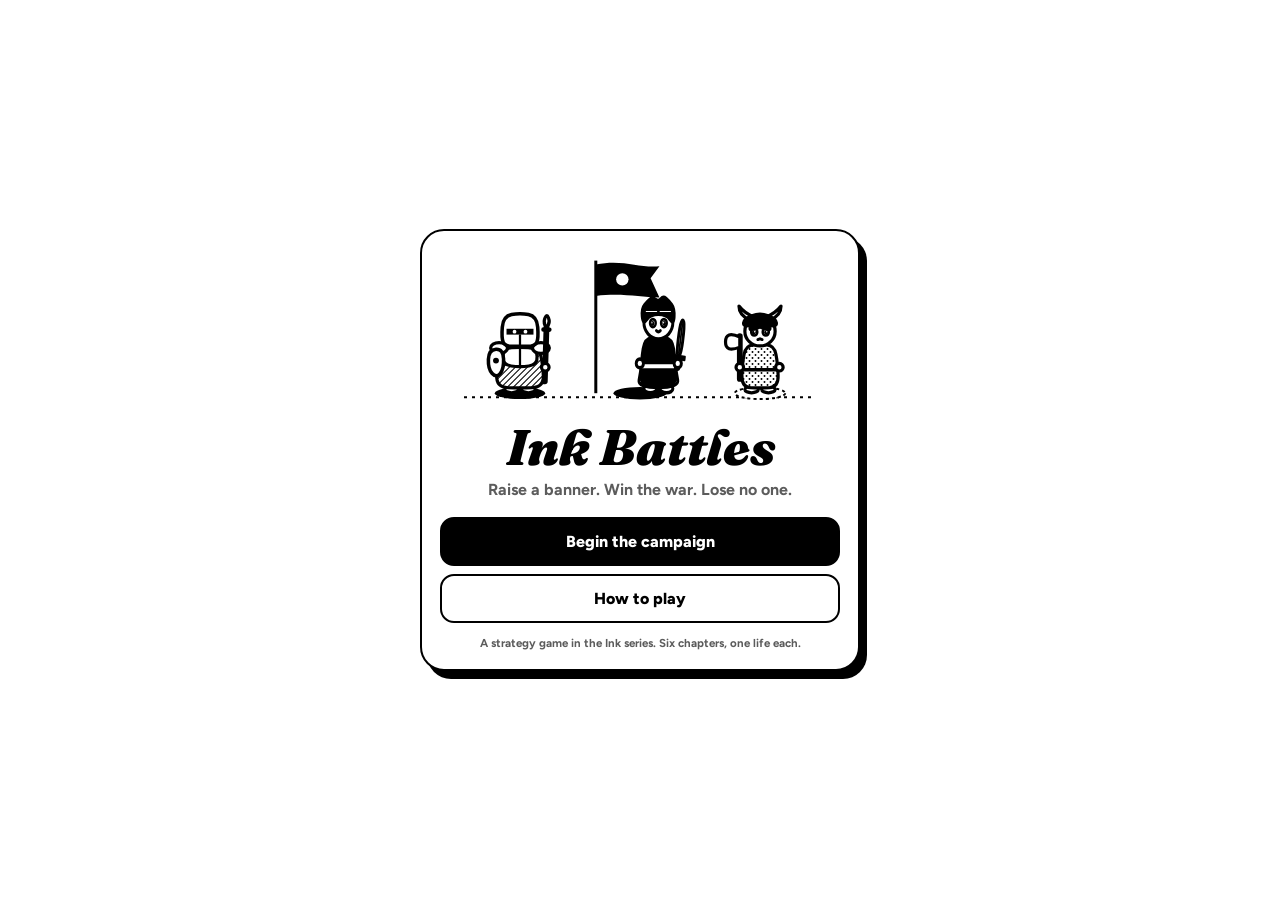
==== index.html @ 1b1c1ca9 "Add Ink Battles, a strategy RPG in the Ink style Six chapters with a weapon triangle, permadeath, le" ====
<!doctype html>
<html lang="en">
<head>
<meta charset="utf-8">
<meta name="viewport" content="width=device-width, initial-scale=1, viewport-fit=cover, user-scalable=no">
<title>Ink Battles</title>
<meta name="description" content="Raise a banner. Win the war. Lose no one.">
<meta name="theme-color" content="#ffffff">
<meta name="apple-mobile-web-app-capable" content="yes">
<meta name="mobile-web-app-capable" content="yes">
<meta name="apple-mobile-web-app-title" content="Ink Battles">
<link rel="preconnect" href="https://fonts.googleapis.com">
<link rel="preconnect" href="https://fonts.gstatic.com" crossorigin>
<link href="https://fonts.googleapis.com/css2?family=Fraunces:ital,opsz,wght@0,9..144,500;0,9..144,800;0,9..144,900;1,9..144,500;1,9..144,900&family=Figtree:wght@500;600;700;800&display=swap" rel="stylesheet">
<style>
/* Ink Battles styles. Paper-and-ink look shared with Ink Legion and Ink of Arms: white paper, black ink, no other colors.
   Layout: the map fills the screen edge to edge, a header on top, a dock of unit details and actions under it. */
:root{
  --paper:#ffffff; --ink:#000000; --soft:#5c5c5c;
  --display:"Fraunces", Georgia, "Times New Roman", serif;
  --ui:"Figtree", system-ui, -apple-system, "Segoe UI", sans-serif;
  --spring:cubic-bezier(.34,1.56,.64,1); --settle:cubic-bezier(.3,.7,.3,1);
  --dockH:170px;
  color-scheme:light; box-sizing:border-box;
  padding-top:env(safe-area-inset-top,0px); padding-bottom:env(safe-area-inset-bottom,0px);
}
html{scroll-padding-top:env(safe-area-inset-top,0px)}
@media (prefers-color-scheme: dark){ :root:not([data-theme="light"]){ --paper:#ffffff; --ink:#000000; --soft:#5c5c5c; color-scheme:light; } }
:root[data-theme="dark"]{ --paper:#ffffff; --ink:#000000; --soft:#5c5c5c; color-scheme:light; }
*,*::before,*::after{box-sizing:inherit}
html,body{height:100%;margin:0;background:var(--paper);color:var(--ink);overflow:hidden;overscroll-behavior:none;
  -webkit-user-select:none;user-select:none;-webkit-touch-callout:none;-webkit-tap-highlight-color:transparent;font-family:var(--ui)}
#c{position:fixed;inset:0;width:100%;height:100%;display:block;touch-action:none}
canvas{display:block}
[hidden]{display:none !important}

/* ---------- HUD ---------- */
#top{position:fixed;top:0;left:0;right:0;z-index:5;pointer-events:none;
  padding:calc(env(safe-area-inset-top,0px) + 8px) 14px 6px;background:var(--paper);
  display:grid;grid-template-columns:1fr auto;align-items:start;gap:4px 8px}
.hn{font-family:var(--display);font-weight:800;font-size:21px;line-height:1;letter-spacing:-.01em;white-space:nowrap;overflow:hidden;text-overflow:ellipsis}
.sub{font-size:12px;font-weight:700;color:var(--soft);margin-top:2px;line-height:1.2}
.pts{text-align:right;min-width:60px;margin-right:44px}
.pv{font-family:var(--display);font-weight:800;font-size:22px;line-height:1;font-variant-numeric:tabular-nums}
#pause{position:fixed;right:10px;top:calc(env(safe-area-inset-top,0px) + 7px);z-index:8;width:36px;height:36px;border-radius:50%;
  border:2.5px solid var(--ink);background:var(--paper);color:var(--ink);box-shadow:3px 4px 0 var(--ink);display:grid;place-items:center;cursor:pointer;padding:0;
  transition:transform .28s var(--spring)}
#pause svg{width:20px;height:20px}
#pause:active{transform:scale(1.12,.86)}
#pause:focus-visible{outline:3px solid var(--ink);outline-offset:4px}

#callout{position:fixed;left:0;right:0;top:36%;z-index:6;text-align:center;pointer-events:none;opacity:0}
#callout b{display:block;font-family:var(--display);font-style:italic;font-weight:900;font-size:clamp(48px,15vw,84px);line-height:1;
  text-shadow:3px 4px 0 #fff, -2px -2px 0 #fff, 2px -2px 0 #fff, -2px 2px 0 #fff}
#callout span{display:inline-block;margin-top:8px;font-size:15px;font-weight:800;background:var(--paper);border:2px solid var(--ink);border-radius:999px;padding:5px 14px}
#callout span:empty{display:none}
#callout.go{animation:call 1.15s linear forwards}
@keyframes call{
  0%{opacity:0;transform:scale(.2,.2)}
  12%{opacity:1;transform:scale(1.28,.78)}
  22%{transform:scale(.88,1.16)}
  32%{transform:scale(1.05,.96)}
  40%{transform:scale(1)}
  75%{opacity:1;transform:translateY(0) scale(1)}
  82%{transform:translateY(6px) scale(1.1,.9)}
  100%{opacity:0;transform:translateY(-90px) scale(.8,1.3)}}

/* tutorial tip: a timer ring that turns into a close button, as in Ink Nine */
#tip{position:fixed;left:50%;top:calc(env(safe-area-inset-top,0px) + 6px);z-index:7;transform:translateX(calc(-50% - 22px));display:flex;align-items:center;gap:10px;
  width:min(420px,calc(100vw - 68px));background:var(--paper);border:2.5px solid var(--ink);border-radius:16px;box-shadow:4px 5px 0 var(--ink);padding:10px 10px 10px 14px}
#tip.pop{animation:tipIn .45s var(--settle)}
@keyframes tipIn{0%{transform:translateX(calc(-50% - 22px)) translateY(-20px) scale(.8,1.2);opacity:0}60%{transform:translateX(calc(-50% - 22px)) scale(1.04,.96);opacity:1}100%{transform:translateX(calc(-50% - 22px))}}
#tip p{margin:0;flex:1;font-size:13.5px;font-weight:700;line-height:1.3}
#tipx{appearance:none;flex:none;width:34px;height:34px;border:0;background:none;padding:0;cursor:pointer;position:relative;color:var(--ink)}
#tipx svg{width:34px;height:34px;display:block}
#tipx .ring{fill:none;stroke:var(--ink);stroke-width:3;stroke-dasharray:88;stroke-dashoffset:88;transform:rotate(-90deg);transform-origin:50% 50%}
#tipx.run .ring{animation:ring 2.6s linear forwards}
@keyframes ring{to{stroke-dashoffset:0}}
#tipx .x{opacity:0;transition:opacity .2s}
#tipx.done .x{opacity:1}
#tipx.done .ring{stroke-dashoffset:0}
#tipx:focus-visible{outline:3px solid var(--ink);outline-offset:2px;border-radius:50%}

/* ---------- the dock under the map ---------- */
#dock{position:fixed;left:0;right:0;bottom:0;z-index:5;height:calc(var(--dockH) + env(safe-area-inset-bottom,0px));
  padding:9px 12px calc(env(safe-area-inset-bottom,0px) + 10px);background:var(--paper);border-top:2.5px solid var(--ink);display:flex;flex-direction:column;gap:7px}
#dock .inner{width:min(480px,100%);margin:0 auto;display:flex;flex-direction:column;gap:6px;height:100%}
.uc{display:grid;grid-template-columns:46px 1fr auto;gap:10px;align-items:center}
.uc canvas{width:46px;height:46px;border:2px solid var(--ink);border-radius:14px}
.uc.enemy canvas{border-style:dashed}
.un{min-width:0}
.un b{display:block;font-family:var(--display);font-style:italic;font-weight:900;font-size:19px;line-height:1.05;white-space:nowrap;overflow:hidden;text-overflow:ellipsis}
.un small{display:block;font-size:12px;font-weight:700;color:var(--soft);margin:1px 0 5px;white-space:nowrap;overflow:hidden;text-overflow:ellipsis}
.uhp{text-align:right;font-variant-numeric:tabular-nums}
.uhp b{font-family:var(--display);font-weight:900;font-size:24px;line-height:1}
.uhp small{font-size:13px;font-weight:800;color:var(--soft)}
.bar{height:8px;border:1.5px solid var(--ink);border-radius:999px;overflow:hidden}
.bar i{display:block;height:100%;background:var(--ink);transform-origin:0 50%;transition:transform .35s var(--spring)}
.bar.xp{height:6px;border-style:dashed}
.ust{display:flex;gap:5px;flex-wrap:nowrap;overflow-x:auto;scrollbar-width:none}.ust::-webkit-scrollbar{display:none}
.ust span{flex:none;border:1.5px solid var(--ink);border-radius:999px;padding:2px 8px;font-size:11.5px;font-weight:800;font-variant-numeric:tabular-nums}
.ust span.on{background:var(--ink);color:var(--paper)}
.acts{display:grid;grid-template-columns:repeat(auto-fit,minmax(62px,1fr));gap:7px;margin-top:auto}
.acts .btn{padding:10px 4px;font-size:14.5px}
.hintline{font-size:13px;font-weight:700;color:var(--soft);text-align:center;margin:auto 0 0}
/* battle forecast: your numbers left, theirs right */
.fc{display:grid;grid-template-columns:1fr auto 1fr;gap:0 10px;align-items:center;text-align:center}
.fc .nm{font-family:var(--display);font-style:italic;font-weight:900;font-size:17px;line-height:1.05;white-space:nowrap;overflow:hidden;text-overflow:ellipsis}
.fc .lab{font-size:11.5px;font-weight:800;color:var(--soft);min-width:34px}
.fc .v{font-family:var(--display);font-weight:900;font-size:17px;line-height:1.2;font-variant-numeric:tabular-nums}
.fc .v small{font-family:var(--ui);font-size:11.5px;font-weight:800}
.fc .adv{font-family:var(--ui);font-size:10.5px;font-weight:800;border:1.5px solid var(--ink);border-radius:999px;padding:0 6px;display:inline-block;margin-left:4px;vertical-align:2px}
.fc .adv.up{background:var(--ink);color:var(--paper)}
.fc .adv.down{border-style:dashed}
.fc .x2{font-family:var(--ui);font-size:11px;font-weight:800;background:var(--ink);color:var(--paper);border-radius:999px;padding:0 5px;margin-left:3px;vertical-align:2px}

/* ---------- cards ---------- */
#card{position:fixed;inset:0;z-index:8;display:grid;overflow-y:auto;-webkit-overflow-scrolling:touch;background:rgba(255,255,255,.8);padding:calc(env(safe-area-inset-top,0px) + 16px) 16px calc(env(safe-area-inset-bottom,0px) + 16px)}
#card .panel{margin:auto}
#card.home{background:var(--paper)}
.panel{background:var(--paper);border:2.5px solid var(--ink);border-radius:24px;box-shadow:7px 8px 0 var(--ink);
  padding:22px 18px 18px;width:min(440px,100%);text-align:center;animation:cardIn .6s var(--settle)}
.panel.still{animation:none}
@keyframes cardIn{0%{transform:translateY(60vh) scale(.7,1.3)}55%{transform:translateY(-10px) scale(1.06,.94)}75%{transform:translateY(3px) scale(.98,1.02)}100%{transform:none}}
.panel h2{font-family:var(--display);font-weight:900;font-style:italic;font-size:34px;line-height:1.05;margin:0;text-wrap:balance}
.panel h3{font-family:var(--display);font-weight:800;font-size:20px;margin:4px 0 10px;text-align:left}
.panel p{margin:6px 0 16px;font-weight:700;color:var(--soft);line-height:1.4}
.logo{font-size:50px !important;margin-bottom:2px !important}
.kicker{font-size:12px;font-weight:800;letter-spacing:.06em;text-transform:uppercase;margin:0 0 4px}
.big{font-family:var(--display);font-weight:900;font-size:52px;line-height:1;margin:4px 0 2px;font-variant-numeric:tabular-nums}
.btn{appearance:none;border:2.5px solid var(--ink);background:var(--ink);color:var(--paper);border-radius:14px;padding:13px 22px;
  font-family:var(--ui);font-weight:800;font-size:16px;cursor:pointer;width:100%;transition:transform .2s var(--spring)}
.btn:active{transform:scale(1.04,.9)}
.btn.ghost{background:var(--paper);color:var(--ink)}
.panel .btn + .btn{margin-top:8px}
.btn:disabled{background:var(--paper);color:var(--soft);border-style:dashed;cursor:default}
.btn:focus-visible{outline:3px solid var(--ink);outline-offset:3px}
.how{text-align:left;font-size:13px;font-weight:600;border:1.5px dashed var(--ink);border-radius:12px;padding:10px 12px;margin:0 0 14px;line-height:1.45}
.how p{margin:0 0 6px !important;color:var(--ink) !important;font-weight:600 !important}
.how p:last-child{margin:0 !important}
.quote{text-align:left;font-family:var(--display);font-style:italic;font-weight:500;font-size:17px;line-height:1.4;margin:10px 0 14px;padding-left:14px;border-left:3px solid var(--ink)}
.quote small{display:block;font-family:var(--ui);font-style:normal;font-size:12px;font-weight:800;color:var(--soft);margin-top:6px}
.hero{width:100%;height:170px;margin:-6px 0 4px}
.ver{font-size:11.5px !important;font-weight:700 !important;color:var(--soft) !important;margin:12px 0 0 !important}
.two{display:grid;grid-template-columns:1fr 1fr;gap:8px}
.panel .two .btn + .btn,.two .btn{margin-top:0}
.two + .btn,.btn + .two{margin-top:8px}

/* dialogue */
.talk{display:grid;grid-template-columns:84px 1fr;gap:14px;align-items:start;text-align:left;min-height:120px}
.talk canvas{width:84px;height:84px;border:2.5px solid var(--ink);border-radius:18px}
.talk b{display:block;font-family:var(--display);font-style:italic;font-weight:900;font-size:22px;line-height:1;margin:2px 0 6px}
.talk q{display:block;quotes:none;font-family:var(--display);font-weight:500;font-size:18px;line-height:1.38;animation:lineIn .35s var(--settle)}
@keyframes lineIn{0%{opacity:0;transform:translateY(8px)}100%{opacity:1;transform:none}}
.talk.them canvas{border-style:dashed}
.dots{display:flex;gap:5px;justify-content:center;margin:14px 0 12px}
.dots i{width:8px;height:8px;border:1.5px solid var(--ink);border-radius:50%}
.dots i.on{background:var(--ink)}

/* chapter pips and roster lists */
.prog{display:flex;gap:6px;justify-content:center;margin:0 0 12px}
.prog i{width:12px;height:12px;border:2px solid var(--ink);border-radius:50%}
.prog i.done{background:var(--ink)}
.prog i.now{background:var(--ink);transform:scale(1.35)}
.gl{display:grid;gap:8px;margin-bottom:12px;text-align:left}
.srow{appearance:none;width:100%;font-family:var(--ui);color:var(--ink);background:var(--paper);text-align:left;display:grid;grid-template-columns:auto 1fr auto;gap:10px;align-items:center;border:2px solid var(--ink);border-radius:14px;padding:8px 10px;animation:rowIn .45s var(--settle) both;cursor:pointer}
.srow:focus-visible{outline:3px solid var(--ink);outline-offset:2px}
.srow canvas{width:44px;height:44px;border:2px solid var(--ink);border-radius:12px}
.srow.gone{border-style:dashed;cursor:default}
.srow.gone canvas{opacity:.35;border-style:dashed}
@keyframes rowIn{0%{opacity:0;transform:translateX(-18px)}70%{opacity:1;transform:translateX(3px)}100%{opacity:1;transform:none}}
.sinfo{min-width:0}
.sinfo b{display:block;font-family:var(--display);font-style:italic;font-weight:900;font-size:18px;line-height:1.1}
.sinfo small{display:block;font-size:12px;font-weight:700;color:var(--soft);line-height:1.3;margin-top:2px}
.tagx{font-family:var(--display);font-weight:900;font-size:18px;font-variant-numeric:tabular-nums;text-align:right}
.tagx small{display:block;font-family:var(--ui);font-size:11px;font-weight:800;color:var(--soft)}
.rowlab{display:flex;justify-content:space-between;align-items:baseline;font-size:12px;font-weight:800;margin:0 0 6px}
.rowlab b{font-family:var(--display);font-style:italic;font-weight:900;font-size:18px}
.carpick{display:grid;grid-template-columns:repeat(4,1fr);gap:6px;margin:0 0 12px}
.cp{appearance:none;border:2px solid var(--ink);background:var(--paper);color:var(--ink);border-radius:12px;padding:6px 2px 5px;cursor:pointer;font:800 11.5px var(--ui);display:grid;justify-items:center;gap:1px;
  transition:transform .25s var(--spring)}
.cp canvas{width:44px;height:44px}
.cp small{font-size:10.5px;font-weight:700}
.cp.on{background:var(--ink);color:var(--paper);transform:translateY(-4px)}
.cp.on canvas{background:var(--paper);border-radius:10px}
.cp.lock{cursor:default}
.cp:focus-visible{outline:3px solid var(--ink);outline-offset:2px}
.foes{display:flex;flex-wrap:wrap;gap:6px;justify-content:center;margin:0 0 14px}
.foe{border:2px dashed var(--ink);border-radius:12px;padding:4px 4px 3px;display:grid;justify-items:center;font-size:10.5px;font-weight:800;width:58px}
.foe canvas{width:40px;height:40px}
.foe.boss{border-style:solid;border-width:2.5px}
.minimap{width:min(220px,70%);aspect-ratio:8/11;margin:0 auto 12px;border:2px solid var(--ink);border-radius:12px;max-width:100%}
.stage{position:relative;border:2px solid var(--ink);border-radius:18px;margin:0 0 12px;overflow:hidden;background:var(--paper)}
.stage canvas{width:100%;height:150px}
.stats{display:grid;grid-template-columns:auto 1fr auto;gap:6px 10px;align-items:center;font-size:12.5px;font-weight:800;text-align:left;margin:0 0 12px}
.stats .sb{height:8px;border:1.5px solid var(--ink);border-radius:999px;overflow:hidden}
.stats .sb i{display:block;height:100%;background:var(--ink)}
.stats .n{font-family:var(--display);font-weight:900;font-size:17px;text-align:right;min-width:2.5ch;font-variant-numeric:tabular-nums}
.stats .up{display:inline-block;margin-left:6px;background:var(--ink);color:var(--paper);border-radius:999px;padding:0 6px;font-family:var(--ui);font-size:11px;animation:pipPop .5s var(--spring) both}
@keyframes pipPop{0%{transform:scale(0)}60%{transform:scale(1.5)}100%{transform:scale(1)}}
.lvl{display:grid;grid-template-columns:1fr 1fr;gap:6px 18px;text-align:left;margin:0 0 14px;font-size:13px;font-weight:800}
.lvl div{display:flex;justify-content:space-between;align-items:center;border-bottom:1.5px dashed var(--ink);padding:3px 0}
.lvl .n{font-family:var(--display);font-weight:900;font-size:18px;font-variant-numeric:tabular-nums}
.won{display:grid;gap:3px;border:2px dashed var(--ink);border-radius:14px;padding:9px 12px;margin:0 0 10px;text-align:left;animation:rowIn .5s var(--settle) both}
.won b{font-size:12px;font-weight:800;color:var(--soft)}
.won span{font-family:var(--display);font-style:italic;font-weight:900;font-size:18px;line-height:1.2}
.modes{display:grid;gap:10px;margin:12px 0 14px}
.mode{appearance:none;text-align:left;border:2.5px solid var(--ink);border-radius:18px;padding:12px 14px;background:var(--paper);color:var(--ink);cursor:pointer;font-family:var(--ui);box-shadow:4px 5px 0 var(--ink);transition:transform .2s var(--spring)}
.mode:active{transform:scale(1.03,.94)}
.mode:focus-visible{outline:3px solid var(--ink);outline-offset:3px}
.mode b{display:block;font-family:var(--display);font-style:italic;font-weight:900;font-size:21px}
.mode span{display:block;font-size:13px;font-weight:600;line-height:1.35;margin-top:2px}
.mode.on{background:var(--ink);color:var(--paper)}
@keyframes nope{0%,100%{transform:translateX(0)}25%{transform:translateX(-4px)}75%{transform:translateX(4px)}}
.nope{animation:nope .3s}
.tri{display:flex;justify-content:center;gap:14px;align-items:center;margin:4px 0 12px;font-size:12px;font-weight:800}
.tri span{display:grid;justify-items:center;gap:3px}
.tri i{width:26px;height:26px;border:2px solid var(--ink);border-radius:8px;display:block}
.tri .sw{background:var(--ink)}
.tri .la{background:repeating-linear-gradient(-45deg,var(--ink) 0 2px,var(--paper) 2px 6px)}
.tri .ax{background:radial-gradient(circle,var(--ink) 1.6px,transparent 2px) 0 0/7px 7px}

@media (prefers-reduced-motion: reduce){
  .panel,.srow,.won,#tip.pop,.stats .up,.talk q{animation:none}
  #callout.go{animation-duration:.01s}
}
</style>
</head>
<body>
<canvas id="c" aria-label="Battle map"></canvas>
<header id="top" hidden>
  <div style="min-width:0"><div class="hn" id="hn">Chapter</div><div class="sub" id="hsub">Goal</div></div>
  <div class="pts"><div class="pv" id="turn">1</div><div class="sub" id="tsub">Turn</div></div>
</header>
<button id="pause" hidden aria-label="Pause"><svg viewBox="0 0 24 24" aria-hidden="true"><path d="M8 5v14M16 5v14" stroke="currentColor" stroke-width="3.2" stroke-linecap="round"/></svg></button>
<div id="tip" hidden role="status" aria-live="polite"><p id="tipt"></p><button id="tipx" aria-label="Close tip"><svg viewBox="0 0 34 34"><circle class="ring" cx="17" cy="17" r="14"/><path class="x" d="M12 12l10 10M22 12l-10 10" stroke="currentColor" stroke-width="3" stroke-linecap="round"/></svg></button></div>
<div id="callout" aria-live="polite"><b></b><span></span></div>
<div id="dock" hidden><div class="inner" id="dockin"></div></div>
<div id="card" hidden></div>
<script>
/* Ink Battles: the rules. Pure logic, no drawing, so it can be tested on its own. */
"use strict";
const clamp=(v,a,b)=>v<a?a:v>b?b:v;
const DIRS=[[1,0],[-1,0],[0,1],[0,-1]];
const STATS=['hp','str','mag','skl','spd','lck','def','res'];
const STAT_NAME={hp:'HP',str:'Strength',mag:'Magic',skl:'Skill',spd:'Speed',lck:'Luck',def:'Defense',res:'Resistance'};
const CAP={hp:60,str:30,mag:30,skl:30,spd:30,lck:30,def:30,res:30};
const MAX_LV=20;

/* ---------- weapons ---------- */
// sword beats axe, axe beats lance, lance beats sword
const KINDS={sword:{name:'Sword',beats:'axe'},axe:{name:'Axe',beats:'lance'},lance:{name:'Lance',beats:'sword'},bow:{name:'Bow'},tome:{name:'Tome'},staff:{name:'Staff'}};
const WEAPONS={
  quill:{name:'Quill Blade',kind:'sword',mt:6,hit:95,crt:10,rng:[1,1],eff:['armor','horse'],note:'Triple might against armor and horses'},
  sword:{name:'Iron Sword',kind:'sword',mt:5,hit:90,crt:0,rng:[1,1]},
  killer:{name:'Killing Edge',kind:'sword',mt:8,hit:80,crt:30,rng:[1,1]},
  lance:{name:'Iron Lance',kind:'lance',mt:7,hit:80,crt:0,rng:[1,1]},
  javelin:{name:'Javelin',kind:'lance',mt:6,hit:65,crt:0,rng:[1,2]},
  axe:{name:'Iron Axe',kind:'axe',mt:8,hit:75,crt:0,rng:[1,1]},
  handaxe:{name:'Hand Axe',kind:'axe',mt:7,hit:60,crt:0,rng:[1,2]},
  steelaxe:{name:'Steel Axe',kind:'axe',mt:11,hit:65,crt:0,rng:[1,1]},
  bow:{name:'Iron Bow',kind:'bow',mt:6,hit:85,crt:0,rng:[2,2],eff:['fly'],note:'Triple might against fliers'},
  fire:{name:'Fire',kind:'tome',mt:5,hit:90,crt:0,rng:[1,2],magic:true},
  thunder:{name:'Thunder',kind:'tome',mt:8,hit:80,crt:5,rng:[1,2],magic:true},
  blot:{name:'Blot',kind:'tome',mt:8,hit:85,crt:5,rng:[1,2],magic:true},
  heal:{name:'Heal',kind:'staff',heal:10,rng:[1,1]}
};

/* ---------- classes ---------- */
const CLASSES={
  lord:{name:'Lord',move:'foot',mov:5,tags:[],wpn:'quill',base:{hp:18,str:5,mag:1,skl:6,spd:7,lck:6,def:4,res:2},grow:{hp:80,str:45,mag:10,skl:50,spd:50,lck:45,def:25,res:20}},
  merc:{name:'Mercenary',move:'foot',mov:5,tags:[],wpn:'sword',base:{hp:18,str:4,mag:0,skl:6,spd:7,lck:2,def:3,res:0},grow:{hp:75,str:40,skl:50,spd:50,lck:25,def:20,res:15}},
  fighter:{name:'Fighter',move:'foot',mov:5,tags:[],wpn:'axe',base:{hp:21,str:6,mag:0,skl:2,spd:4,lck:0,def:2,res:0},grow:{hp:85,str:55,skl:30,spd:30,lck:20,def:15,res:5}},
  brigand:{name:'Brigand',move:'foot',mov:5,tags:[],wpn:'axe',base:{hp:20,str:5,mag:0,skl:1,spd:3,lck:0,def:2,res:0},grow:{hp:85,str:50,skl:25,spd:25,lck:10,def:15,res:5}},
  soldier:{name:'Soldier',move:'foot',mov:5,tags:[],wpn:'lance',base:{hp:17,str:4,mag:0,skl:3,spd:3,lck:0,def:4,res:0},grow:{hp:75,str:40,skl:35,spd:30,lck:20,def:25,res:10}},
  knight:{name:'Knight',move:'armor',mov:4,tags:['armor'],wpn:'lance',base:{hp:20,str:6,mag:0,skl:3,spd:1,lck:1,def:9,res:0},grow:{hp:85,str:45,skl:35,spd:15,lck:20,def:50,res:10}},
  general:{name:'General',move:'armor',mov:4,tags:['armor'],wpn:'lance',base:{hp:26,str:9,mag:0,skl:6,spd:3,lck:2,def:13,res:3},grow:{hp:85,str:45,skl:35,spd:20,lck:20,def:45,res:15}},
  cav:{name:'Cavalier',move:'horse',mov:7,tags:['horse'],wpn:'lance',base:{hp:19,str:5,mag:0,skl:5,spd:6,lck:2,def:5,res:1},grow:{hp:75,str:40,skl:40,spd:40,lck:30,def:25,res:15}},
  archer:{name:'Archer',move:'foot',mov:5,tags:[],wpn:'bow',base:{hp:16,str:4,mag:0,skl:6,spd:5,lck:2,def:2,res:1},grow:{hp:65,str:40,skl:55,spd:45,lck:30,def:20,res:15}},
  mage:{name:'Mage',move:'foot',mov:5,tags:[],wpn:'fire',base:{hp:15,str:0,mag:5,skl:4,spd:5,lck:2,def:1,res:5},grow:{hp:55,mag:55,skl:40,spd:45,lck:30,def:10,res:40}},
  cleric:{name:'Cleric',move:'foot',mov:5,tags:[],wpn:'heal',base:{hp:15,str:0,mag:4,skl:3,spd:5,lck:6,def:1,res:6},grow:{hp:50,mag:50,skl:30,spd:40,lck:45,def:10,res:50}},
  peg:{name:'Pegasus Knight',move:'fly',mov:7,tags:['fly'],wpn:'lance',base:{hp:16,str:4,mag:0,skl:6,spd:9,lck:5,def:3,res:6},grow:{hp:55,str:35,skl:45,spd:55,lck:45,def:15,res:35}},
  sorc:{name:'Sorcerer',move:'foot',mov:5,tags:[],wpn:'blot',base:{hp:22,str:0,mag:8,skl:6,spd:6,lck:3,def:4,res:8},grow:{hp:70,mag:50,skl:40,spd:35,lck:25,def:20,res:45}}
};

/* ---------- your band ---------- */
const CHARS={
  wren:{name:'Wren',cls:'lord',lv:1,look:{hair:'spike'},stats:{hp:19,str:5,mag:1,skl:6,spd:7,lck:6,def:4,res:2},grow:{hp:80,str:45,mag:10,skl:50,spd:50,lck:45,def:25,res:20},
    bio:'Heir to Vellum, the town of quills. Young and stubborn. If Wren falls, the war is lost.',death:'I’m sorry, everyone. I couldn’t…'},
  bram:{name:'Bram',cls:'knight',lv:2,look:{beard:1},stats:{hp:23,str:7,mag:0,skl:4,spd:2,lck:2,def:10,res:1},grow:{hp:85,str:45,mag:0,skl:35,spd:15,lck:25,def:50,res:10},
    bio:'Vellum’s gate guard for twenty years. Slow as a cart, hard as its wheels.',death:'Sorry, Wren. Hold the line without me.'},
  maud:{name:'Maud',cls:'cleric',lv:1,look:{glasses:1},stats:{hp:16,str:0,mag:5,skl:3,spd:5,lck:7,def:1,res:6},grow:{hp:45,str:0,mag:55,skl:30,spd:40,lck:45,def:10,res:55},
    bio:'The town cleric. Mends cuts, scolds lords, reads by candlelight.',death:'Don’t stop to pray for me. Go.'},
  tess:{name:'Tess',cls:'cav',lv:3,look:{pony:1},stats:{hp:21,str:6,mag:0,skl:6,spd:7,lck:4,def:5,res:1},grow:{hp:70,str:40,mag:0,skl:45,spd:45,lck:30,def:25,res:15},
    bio:'A rider of the fallen capital. Rode three days without sleep to warn the south.',death:'Get my horse home. Please.'},
  pim:{name:'Pim',cls:'archer',lv:3,look:{freckles:1},stats:{hp:18,str:5,mag:0,skl:7,spd:6,lck:3,def:3,res:1},grow:{hp:60,str:40,mag:0,skl:55,spd:45,lck:35,def:20,res:15},
    bio:'A poacher turned archer. Swears every shot is luck. It is not.',death:'Missed. Just the once.'},
  oda:{name:'Oda',cls:'fighter',lv:4,look:{beard:1},stats:{hp:28,str:8,mag:0,skl:4,spd:5,lck:3,def:3,res:0},grow:{hp:90,str:55,mag:0,skl:30,spd:35,lck:25,def:20,res:10},
    bio:'A hill woodcutter who swings an axe like he has a grudge against trees.',death:'Heh. Better than the hills…'},
  cass:{name:'Cass',cls:'merc',lv:5,look:{long:1},stats:{hp:23,str:7,mag:0,skl:10,spd:11,lck:4,def:4,res:1},grow:{hp:70,str:40,mag:0,skl:55,spd:55,lck:30,def:20,res:20},
    bio:'A sword for hire, now hired by a promise. Fast, quiet, hard to hit.',death:'Bad deal after all.'},
  lune:{name:'Lune',cls:'mage',lv:4,look:{bob:1},stats:{hp:17,str:0,mag:7,skl:6,spd:7,lck:4,def:2,res:6},grow:{hp:50,str:0,mag:60,skl:40,spd:50,lck:35,def:15,res:40},
    bio:'A student of fire tomes. Has set the library on fire twice, on purpose once.',death:'Oh. The ink is cold.'},
  kes:{name:'Kestrel',cls:'peg',lv:5,look:{bob:1},stats:{hp:19,str:6,mag:0,skl:8,spd:11,lck:7,def:4,res:7},grow:{hp:55,str:35,mag:0,skl:45,spd:60,lck:50,def:15,res:35},
    bio:'Captain of the lake watch. Flies over water and walls. Keep her away from bows.',death:'Tell the watch I flew.'}
};
function newRecord(id){ const c=CHARS[id]; return Object.assign({id,cls:c.cls,lv:c.lv,xp:0,wpn:CLASSES[c.cls].wpn},JSON.parse(JSON.stringify(c.stats))); }
function growOf(u){ return (CHARS[u.charId||u.id]||{}).grow||CLASSES[u.cls].grow; }
function statsAt(cls,lv){ const c=CLASSES[cls], o={}; STATS.forEach(k=>o[k]=c.base[k]+Math.round((c.grow[k]||0)/100*(lv-1))); return o; }
// one level: each stat rolls against its growth. A level never comes up empty.
function levelUp(r,rng=Math.random){
  const g=growOf(r), gain={};
  STATS.forEach(k=>gain[k]=r[k]<CAP[k]&&rng()*100<(g[k]||0)?1:0);
  if(!STATS.some(k=>gain[k])){ const top=STATS.filter(k=>r[k]<CAP[k]).sort((a,b)=>(g[b]||0)-(g[a]||0))[0]; if(top) gain[top]=1; }
  r.lv++; STATS.forEach(k=>r[k]+=gain[k]);
  return gain;
}

/* ---------- terrain ---------- */
const TERRAIN={
  '.':{name:'Plain',avo:0,def:0},
  'f':{name:'Forest',avo:20,def:1},
  'm':{name:'Hill',avo:30,def:2},
  '#':{name:'Cliff',avo:0,def:0},
  '~':{name:'Water',avo:0,def:0},
  'W':{name:'Wall',avo:0,def:0},
  'F':{name:'Fort',avo:20,def:2,heal:20},
  'T':{name:'Throne',avo:30,def:3,heal:20},
  'G':{name:'Gate',avo:30,def:3,heal:20},
  'v':{name:'Village',avo:10,def:0},
  'V':{name:'Village',avo:10,def:0},
  'x':{name:'Ruins',avo:10,def:0},
  'b':{name:'Bridge',avo:0,def:0},
  'c':{name:'Pillar',avo:20,def:1}
};
const terr=ch=>TERRAIN[ch]||TERRAIN['.'];
function moveCost(move,ch){
  if(ch==='W') return Infinity;
  if(move==='fly') return 1;
  if(ch==='#'||ch==='~') return Infinity;
  if(ch==='m') return move==='foot'?3:Infinity;
  if(ch==='f'||ch==='c') return move==='horse'?3:2;
  if(ch==='F') return 2;
  return 1;
}

/* ---------- a battle ---------- */
function makeUnit(o){
  const c=CLASSES[o.cls];
  return Object.assign({wpn:c.wpn,acted:false,ai:null,boss:null},o,{maxhp:o.hp});
}
function makeBattle(ch,roster,deploy){
  const map=ch.map.map(r=>r.split('')), h=map.length, w=map[0].length;
  const B={map,w,h,units:[],turn:1,goal:ch.goal,tonics:3,phase:'player',reinf:(ch.reinf||[]).slice(),villages:Object.assign({},ch.villages||{}),talks:[]};
  const slots=[]; for(let y=0;y<h;y++) for(let x=0;x<w;x++) if(/[1-9]/.test(map[y][x])){ slots.push({n:+map[y][x],x,y}); map[y][x]='.'; }
  slots.sort((a,b)=>a.n-b.n);
  deploy.forEach((id,i)=>{ const r=roster.find(q=>q.id===id), s=slots[i]; if(!r||!s) return;
    const st={}; STATS.forEach(k=>st[k]=r[k]);
    B.units.push(makeUnit(Object.assign({id:'a_'+id,charId:id,ref:r,name:CHARS[id].name,cls:r.cls,lv:r.lv,xp:r.xp,wpn:r.wpn,team:'ally',x:s.x,y:s.y},st))); });
  ch.foes.forEach((f,i)=>B.units.push(foeUnit(f,'e'+i)));
  return B;
}
function foeUnit(f,id){
  const st=f.char?Object.assign({},CHARS[f.char].stats):statsAt(f.cls,f.lv);
  if(f.boss&&f.boss.add) STATS.forEach(k=>st[k]+=(f.boss.add[k]||0));
  return makeUnit(Object.assign({id,name:f.char?CHARS[f.char].name:(f.boss?f.boss.name:CLASSES[f.cls].name),cls:f.cls,lv:f.char?CHARS[f.char].lv:f.lv,wpn:f.w||CLASSES[f.cls].wpn,team:'enemy',x:f.x,y:f.y,ai:f.ai||null,boss:f.boss||null,talk:f.talk||null,charId:f.char||null},st));
}
function inb(B,x,y){ return x>=0&&y>=0&&x<B.w&&y<B.h; }
function tAt(B,x,y){ return B.map[y][x]; }
function unitAt(B,x,y){ return B.units.find(u=>u.hp>0&&u.x===x&&u.y===y); }
function alive(B,team){ return B.units.filter(u=>u.hp>0&&(!team||u.team===team)); }
const key=(x,y)=>x+','+y;
const dist=(a,b)=>Math.abs(a.x-b.x)+Math.abs(a.y-b.y);
const wOf=u=>WEAPONS[u.wpn];
const movOf=u=>CLASSES[u.cls].mov;
// every square a unit can reach this turn; friends can be passed through, foes can't
function reach(B,u){
  const move=CLASSES[u.cls].move, all=new Map(), open=[{x:u.x,y:u.y,c:0}];
  all.set(key(u.x,u.y),{x:u.x,y:u.y,c:0,prev:null});
  while(open.length){
    let bi=0; for(let i=1;i<open.length;i++) if(open[i].c<open[bi].c) bi=i;
    const cur=open.splice(bi,1)[0]; if(cur.c>all.get(key(cur.x,cur.y)).c) continue;
    for(const [dx,dy] of DIRS){ const nx=cur.x+dx, ny=cur.y+dy; if(!inb(B,nx,ny)) continue;
      const nc=cur.c+moveCost(move,tAt(B,nx,ny)); if(nc>movOf(u)) continue;
      const o=unitAt(B,nx,ny); if(o&&o.team!==u.team) continue;
      const k=key(nx,ny), have=all.get(k); if(have&&have.c<=nc) continue;
      all.set(k,{x:nx,y:ny,c:nc,prev:key(cur.x,cur.y)}); open.push({x:nx,y:ny,c:nc}); }
  }
  const ends=[]; all.forEach(v=>{ const o=unitAt(B,v.x,v.y); if(!o||o===u) ends.push(v); });
  return {all,ends};
}
function pathTo(R,x,y){ const out=[]; let k=key(x,y); while(k){ const n=R.all.get(k); if(!n) break; out.unshift({x:n.x,y:n.y}); k=n.prev; } return out; }

/* ---------- combat ---------- */
function canHit(u,d){ const w=wOf(u); return w.kind!=='staff'&&d>=w.rng[0]&&d<=w.rng[1]; }
function tri(a,d){ const ka=wOf(a).kind, kd=wOf(d).kind; if(KINDS[ka].beats&&KINDS[ka].beats===kd) return 1; if(KINDS[kd].beats&&KINDS[kd].beats===ka) return -1; return 0; }
function isEff(a,d){ const w=wOf(a); return !!(w.eff&&w.eff.some(t=>CLASSES[d.cls].tags.includes(t))); }
function strike(B,a,d){
  const w=wOf(a), td=terr(tAt(B,d.x,d.y)), t=tri(a,d), eff=isEff(a,d);
  const pow=(w.magic?a.mag:a.str)+(w.mt+t)*(eff?3:1), prot=(w.magic?d.res:d.def)+td.def;
  return {dmg:Math.max(0,pow-prot),
    hit:clamp(w.hit+a.skl*2+Math.floor(a.lck/2)+t*15-(d.spd*2+d.lck+td.avo),0,100),
    crt:clamp((w.crt||0)+Math.floor(a.skl/2)-d.lck,0,100),tri:t,eff};
}
// what happens if a attacks d while standing at (ax,ay)
function forecast(B,a,d,ax,ay){
  const g=Object.assign({},a,{x:ax,y:ay}), dd=dist(g,d);
  const A=strike(B,g,d); A.x2=a.spd>=d.spd+4;
  let D=null; if(canHit(d,dd)){ D=strike(B,d,g); D.x2=d.spd>=a.spd+4; }
  return {A,D};
}
// hits use two rolls averaged, so high odds land more often and low odds less
const roll2=rng=>(rng()*100+rng()*100)/2;
function resolve(B,a,d,rng=Math.random){
  const f=forecast(B,a,d,a.x,a.y), order=['a'];
  if(f.D) order.push('d');
  if(f.A.x2) order.push('a'); else if(f.D&&f.D.x2) order.push('d');
  const seq=[];
  for(const who of order){
    const s=who==='a'?a:d, t=who==='a'?d:a, st=who==='a'?f.A:f.D;
    if(s.hp<=0||t.hp<=0) break;
    const hit=roll2(rng)<st.hit, crit=hit&&rng()*100<st.crt;
    const dmg=hit?Math.min(t.hp,st.dmg*(crit?3:1)):0; t.hp-=dmg;
    seq.push({who,hit,crit,dmg,kill:t.hp<=0});
  }
  return seq;
}
function healAmt(u){ return WEAPONS[u.wpn].heal+u.mag; }
const TONIC=10;
// experience for one of your units after a fight
function expFor(u,foe,dealt,killed){
  if(u.team!=='ally'||u.lv>=MAX_LV) return 0;
  const gap=foe.lv-u.lv;
  if(killed) return clamp(20+gap*3+(foe.boss?40:0),5,100);
  if(dealt>0) return clamp(10+gap,2,30);
  return 1;
}
const HEAL_EXP=12;

function outcome(B){
  const lord=B.units.find(u=>u.charId==='wren'&&u.team==='ally'); if(!lord||lord.hp<=0) return 'lose';
  const g=B.goal;
  if(g.kind==='boss'){ const b=B.units.find(u=>u.boss&&u.team==='enemy'); if(!b||b.hp<=0) return 'win'; }
  if(g.kind==='seize'&&B.seized) return 'win';
  if(!alive(B,'enemy').length&&!B.reinf.length) return 'win';
  return null;
}
// units that arrive at the start of the enemy phase this turn
function dueReinf(B){
  const now=B.reinf.filter(r=>r.turn===B.turn); B.reinf=B.reinf.filter(r=>r.turn!==B.turn);
  const out=[];
  now.forEach((r,i)=>{ let spot=null;
    for(let d=0;d<4&&!spot;d++) for(let y=0;y<B.h&&!spot;y++) for(let x=0;x<B.w&&!spot;x++){
      if(Math.abs(x-r.x)+Math.abs(y-r.y)!==d||unitAt(B,x,y)) continue; if(isFinite(moveCost(CLASSES[r.cls].move,tAt(B,x,y)))) spot={x,y}; }
    if(!spot) return; const u=foeUnit(Object.assign({},r,spot),'r'+B.turn+'_'+i); u.fresh=true; B.units.push(u); out.push(u); });
  return out;
}
// forts and thrones mend whoever stands on them at the start of their side's phase
function terrainHeal(B,team){
  const out=[];
  alive(B,team).forEach(u=>{ const t=terr(tAt(B,u.x,u.y)); if(t.heal&&u.hp<u.maxhp){ const h=Math.min(u.maxhp-u.hp,Math.max(1,Math.round(u.maxhp*t.heal/100))); u.hp+=h; out.push({u,h}); } });
  return out;
}

// every square a unit could hit next turn
function threat(B,u){
  const out=new Set(); if(wOf(u).kind==='staff') return out;
  const R=u.ai==='hold'?{ends:[{x:u.x,y:u.y}]}:reach(B,u), r=wOf(u).rng;
  R.ends.forEach(e=>{ for(let dy=-r[1];dy<=r[1];dy++) for(let dx=-r[1];dx<=r[1];dx++){ const d=Math.abs(dx)+Math.abs(dy); if(d<r[0]||d>r[1]) continue; const x=e.x+dx,y=e.y+dy; if(inb(B,x,y)) out.add(key(x,y)); } });
  return out;
}

/* ---------- enemy brains ---------- */
// distance, in movement cost, from every square to the nearest target square
function field(B,u,targets){
  const move=CLASSES[u.cls].move, D=new Map(), open=[];
  targets.forEach(o=>{ D.set(key(o.x,o.y),0); open.push({x:o.x,y:o.y,c:0}); });
  while(open.length){
    let bi=0; for(let i=1;i<open.length;i++) if(open[i].c<open[bi].c) bi=i;
    const cur=open.splice(bi,1)[0];
    for(const [dx,dy] of DIRS){ const nx=cur.x+dx, ny=cur.y+dy; if(!inb(B,nx,ny)) continue;
      const step=moveCost(move,tAt(B,nx,ny)); if(!isFinite(step)) continue;
      const nc=cur.c+step, k=key(nx,ny); if(D.has(k)&&D.get(k)<=nc) continue; D.set(k,nc); open.push({x:nx,y:ny,c:nc}); }
  }
  return D;
}
function plan(B,u){
  const R=u.ai==='hold'?{all:new Map([[key(u.x,u.y),{x:u.x,y:u.y,c:0,prev:null}]]),ends:[{x:u.x,y:u.y,c:0}]}:reach(B,u);
  const foes=alive(B).filter(o=>o.team!==u.team), friends=alive(B,u.team);
  const stay={path:[{x:u.x,y:u.y}],x:u.x,y:u.y,target:null};
  // healers mend the most hurt friend they can reach, and otherwise hang back
  if(wOf(u).kind==='staff'){
    let best=null;
    for(const e of R.ends) for(const f of friends){ if(f===u||f.hp>=f.maxhp||dist(e,f)!==1) continue;
      const s=(f.maxhp-f.hp)+(f.boss?5:0)-e.c*.1; if(!best||s>best.s) best={s,x:e.x,y:e.y,target:f}; }
    if(best) return {path:pathTo(R,best.x,best.y),x:best.x,y:best.y,target:best.target,heal:true};
    return stay;
  }
  let best=null;
  for(const e of R.ends) for(const f of foes){
    if(!canHit(u,dist(e,f))) continue;
    const fc=forecast(B,u,f,e.x,e.y), n=fc.A.x2?2:1, p=fc.A.hit/100;
    let s=Math.min(f.hp,fc.A.dmg*n)*p;
    if(fc.A.dmg*n>=f.hp) s+=25*p;
    if(f.charId==='wren') s+=3;
    if(!fc.D) s+=2;
    else s-=Math.min(u.hp,fc.D.dmg*(fc.D.x2?2:1))*fc.D.hit/100*.5;
    s+=terr(tAt(B,e.x,e.y)).avo*.05-e.c*.01;
    if(!best||s>best.s) best={s,x:e.x,y:e.y,target:f};
  }
  if(best){ if(u.ai==='guard') u.ai=null; return {path:pathTo(R,best.x,best.y),x:best.x,y:best.y,target:best.target}; }
  if(u.ai==='guard'||u.ai==='hold') return stay;
  // brigands would rather burn a village than walk
  if(u.cls==='brigand'){
    const vs=R.ends.filter(e=>tAt(B,e.x,e.y)==='v'); if(vs.length){ const v=vs.sort((a,b)=>a.c-b.c)[0]; return {path:pathTo(R,v.x,v.y),x:v.x,y:v.y,target:null,raze:true}; }
  }
  const aims=u.cls==='brigand'?foes.concat(B.map.flatMap((row,y)=>row.map((c,x)=>c==='v'?{x,y}:null)).filter(Boolean)):foes;
  const F=field(B,u,aims); let go=null;
  for(const e of R.ends){ const d=F.has(key(e.x,e.y))?F.get(key(e.x,e.y)):999; const s=d*10-terr(tAt(B,e.x,e.y)).avo*.05+e.c*.01;
    if(!go||s<go.s) go={s,x:e.x,y:e.y}; }
  return go?{path:pathTo(R,go.x,go.y),x:go.x,y:go.y,target:null}:stay;
}

if(typeof module!=='undefined') module.exports={clamp,makeUnit,STATS,STAT_NAME,CAP,KINDS,WEAPONS,CLASSES,CHARS,TERRAIN,newRecord,statsAt,levelUp,terr,moveCost,makeBattle,foeUnit,inb,tAt,unitAt,alive,key,dist,wOf,reach,pathTo,canHit,tri,isEff,strike,forecast,resolve,healAmt,TONIC,expFor,HEAL_EXP,outcome,dueReinf,terrainHeal,threat,plan};

/* Ink Battles: the six chapters, the maps and everything anyone says. */
"use strict";
// map key: . plain  f forest  m hill  ~ water  # cliff  W wall  F fort  T throne  G gate  v village  b bridge  c pillar  1-8 your start squares
const BOOSTS={
  tonic:{name:'Two tonics',text:'Two more tonics for this battle.'},
  might:{name:'Ink of Might',stat:'str',n:2},
  iron:{name:'Ink of Iron',stat:'def',n:2},
  wind:{name:'Ink of Wind',stat:'spd',n:2},
  life:{name:'Ink of Life',stat:'hp',n:7},
  wit:{name:'Ink of Wit',stat:'mag',n:2},
  luck:{name:'Ink of Luck',stat:'lck',n:3}
};
const CHAPTERS=[
  {id:'c1',name:'Smoke over Vellum',place:'Vellum, the river road',goal:{kind:'boss'},joins:['wren','bram','maud'],
   map:['m.fF.fmm','.f....f.','...v..f.','f.m.....','...f..f.','~~b~~~.~','..f.....','.f..m.f.','v......f','..2..f..','...1.3..'],
   villages:{'3,2':{give:'might',line:'You chased them off? Take this. My late husband swore by it.'},'0,8':{give:'tonic',line:'Bless you, young lord. We saved these for a bad day.'}},
   foes:[{cls:'brigand',lv:1,x:5,y:6},{cls:'fighter',lv:1,x:1,y:3},{cls:'brigand',lv:2,x:6,y:2,w:'handaxe',ai:'guard'},{cls:'fighter',lv:1,x:4,y:1,ai:'guard'},
     {cls:'brigand',lv:3,x:3,y:0,ai:'hold',boss:{name:'Grub',add:{hp:8,str:2,skl:2,def:2},line:'Vellum’s quills burn nice and slow. You’re next, pup.'}}],
   intro:[['maud','Wren. Wake up. The mill is on fire.'],['wren','Brigands again?'],['bram','Grub’s gang. They came down from the hills an hour ago.'],['wren','Then we stop them at the river.'],['maud','Your father never rode out with just two of us.'],['wren','Father isn’t here. Bram, take the front. Maud, stay behind me.']]},

  {id:'c2',name:'Road of Reeds',place:'The gate on the reed road',goal:{kind:'seize'},joins:['tess','pim'],
   map:['mm.WGW.m','m...f...','..ff...f','f....F..','...m....','.f...ff.','....f..v','.ff.....','......f.','.2.4..3.','..1..5..'],
   villages:{'7,6':{give:'wind',line:'Riders from the capital came through last night. One left this.'}},
   foes:[{cls:'soldier',lv:2,x:1,y:3},{cls:'archer',lv:2,x:5,y:3,ai:'guard'},{cls:'brigand',lv:2,x:6,y:1,w:'handaxe'},{cls:'merc',lv:2,x:2,y:5},{cls:'soldier',lv:3,x:4,y:1,w:'javelin',ai:'guard'},{cls:'cav',lv:2,x:2,y:2},
     {cls:'knight',lv:4,x:4,y:0,ai:'hold',boss:{name:'Sir Ledger',add:{hp:6,str:1,def:2},line:'This gate is closed by order of the King. The Smudge King.'}}],
   intro:[['tess','Riders from the capital, my lord. What is left of them.'],['wren','The capital fell?'],['tess','The Smudge King’s ink took it in one night. Every banner turned black.'],['pim','We ran. Now Ledger’s men hold the gate on the reed road.'],['wren','Then we take the gate. Ride with us.']]},

  {id:'c3',name:'A Blade for Hire',place:'Harrow’s camp in the old town',goal:{kind:'rout'},joins:['oda'],
   map:['..f..m..','.vW..W..','..W..Wf.','f.......','..WW.f..','.....W.v','.f......','...ff...','W......W','.2.4.6..','..1.3.5.'],
   villages:{'1,1':{give:'life',line:'Harrow took our bread. You can have our medicine.'},'7,5':{give:'iron',line:'An old smith lived here. He’d want this used.'}},
   foes:[{cls:'merc',char:'cass',x:3,y:3,ai:'guard',talk:'cass'},{cls:'fighter',lv:4,x:0,y:3},{cls:'brigand',lv:3,x:7,y:1,w:'handaxe',ai:'guard'},{cls:'fighter',lv:3,x:4,y:5},{cls:'archer',lv:3,x:6,y:2,ai:'guard'},{cls:'soldier',lv:4,x:1,y:6},{cls:'mage',lv:3,x:4,y:1,ai:'guard'},
     {cls:'cav',lv:6,x:3,y:0,ai:'hold',boss:{name:'Captain Harrow',add:{hp:6,str:2,def:1},line:'Cass! Earn your pay and cut them down!'}}],
   talks:{cass:[['wren','Cass! You don’t have to fight for Harrow.'],['cass','He pays. Do you?'],['wren','Not much. But when this is over, nobody will have to sell their sword again.'],['cass','That is a terrible deal.'],['cass','I’ll take it.']]},
   intro:[['oda','You’re the kid who beat Grub? I’ll swing an axe for you. The food’s better than in the hills.'],['pim','Careful. There’s a mercenary with Harrow’s lot. Cass. Best blade in the south.'],['wren','Mercenaries fight for coin. Maybe I can make a better offer.']],
   tip:'Move Wren next to Cass and tap Talk. She might switch sides.'},

  {id:'c4',name:'Marrow Lake',place:'The south shore of Marrow Lake',goal:{kind:'survive',turns:7},joins:['kes','lune'],
   map:['f..ff..f','.f....f.','~~~..~~~','~~~bb~~~','~~~bb~~~','~f....f~','~..mm..~','..f..f..','.F....F.','.2.46.3.','..1.57..'],
   foes:[{cls:'soldier',lv:4,x:3,y:0},{cls:'soldier',lv:4,x:4,y:0,w:'javelin'},{cls:'archer',lv:4,x:1,y:1},{cls:'mage',lv:3,x:6,y:1},{cls:'peg',lv:4,x:0,y:0},{cls:'cav',lv:4,x:2,y:0},
     {cls:'peg',lv:8,x:4,y:1,ai:'guard',boss:{name:'Wing-Captain Ash',add:{hp:6,str:2,skl:2},line:'Pretty sky today. Shame about the arrows.'}}],
   reinf:[{turn:2,cls:'peg',lv:3,x:7,y:0},{turn:2,cls:'soldier',lv:3,x:4,y:0},{turn:3,cls:'brigand',lv:4,x:0,y:0,w:'handaxe'},{turn:3,cls:'archer',lv:3,x:7,y:1},
     {turn:4,cls:'cav',lv:4,x:3,y:0},{turn:4,cls:'peg',lv:4,x:0,y:1},{turn:5,cls:'fighter',lv:4,x:4,y:0},{turn:5,cls:'mage',lv:3,x:7,y:0},{turn:6,cls:'knight',lv:4,x:3,y:0},{turn:6,cls:'merc',lv:4,x:5,y:0}],
   intro:[['kes','Kestrel of the lake watch, at your service. We’ve held this shore for three days.'],['lune','And I’ve set half the reeds on fire doing it. They keep coming.'],['wren','How long until the ferry lands?'],['kes','Seven turns of the watch. Hold until then and we all sail.']],
   tip:'Survive seven turns. The forts mend anyone standing on them. Keep Kestrel away from archers.'},

  {id:'c5',name:'The Grey Keep',place:'The Grey Keep',goal:{kind:'seize'},joins:[],
   map:['W.c.T.cW','W......W','WWW..WWW','f..c..cf','........','.WW..WW.','.W....W.','...ff...','F......F','.2.46.3.','8.1.57..'],
   foes:[{cls:'knight',lv:5,x:3,y:2,ai:'guard'},{cls:'knight',lv:5,x:4,y:2,ai:'guard'},{cls:'archer',lv:5,x:1,y:1,ai:'guard'},{cls:'mage',lv:5,x:6,y:1,ai:'guard'},{cls:'cleric',lv:4,x:2,y:1},
     {cls:'soldier',lv:5,x:1,y:4,w:'javelin'},{cls:'merc',lv:5,x:6,y:4},{cls:'cav',lv:5,x:0,y:3},{cls:'fighter',lv:5,x:7,y:6},{cls:'archer',lv:4,x:2,y:6},
     {cls:'general',lv:8,x:4,y:0,w:'javelin',ai:'hold',boss:{name:'General Pale',add:{hp:8,str:1,skl:2},line:'Bram. You were my best student. Stand aside.'}}],
   reinf:[{turn:4,cls:'cav',lv:4,x:0,y:4},{turn:4,cls:'cav',lv:4,x:7,y:4},{turn:6,cls:'peg',lv:4,x:0,y:5}],
   intro:[['bram','The Grey Keep. I trained here, before the ink came.'],['wren','Who holds it now?'],['bram','General Pale. My old commander. He won’t yield.'],['wren','Then we take the throne from him. Seize it and the keep is ours.']]},

  {id:'c6',name:'The Smudge King',place:'The black throne room',goal:{kind:'boss'},joins:[],
   map:['W..cTc.W','W......W','W.c..c.W','W......W','WW.WW.WW','........','.f.~~.f.','...~~...','.F....F.','.2.46.3.','8.1.57..'],
   foes:[{cls:'general',lv:7,x:2,y:4,ai:'guard'},{cls:'knight',lv:8,x:5,y:4,ai:'guard'},{cls:'mage',lv:7,x:1,y:1,w:'thunder',ai:'guard'},{cls:'mage',lv:7,x:6,y:1,w:'thunder',ai:'guard'},
     {cls:'archer',lv:7,x:2,y:2,ai:'guard'},{cls:'peg',lv:7,x:0,y:5},{cls:'cav',lv:7,x:7,y:5},{cls:'merc',lv:7,x:3,y:3,w:'killer',ai:'guard'},{cls:'cleric',lv:6,x:4,y:1},
     {cls:'sorc',lv:12,x:4,y:0,ai:'hold',boss:{name:'The Smudge King',add:{hp:8,skl:2,def:2},line:'Every page ends in ink, little lord. I am only the ending.'}}],
   reinf:[{turn:3,cls:'brigand',lv:6,x:0,y:5,w:'handaxe'},{turn:3,cls:'brigand',lv:6,x:7,y:5,w:'handaxe'},{turn:5,cls:'peg',lv:6,x:0,y:6},{turn:5,cls:'peg',lv:6,x:7,y:6}],
   intro:[['maud','The last room. Can you hear it? The ink is breathing.'],['cass','I’ve been paid in stranger ways. Let’s finish this.'],['wren','Everyone comes home tonight. That is an order.']]}
];
const EPILOGUE=[['wren','The banners are white again.'],['maud','Paper and ink. Your father used to say that is all a kingdom is.'],['wren','Then we write a better one.']];

if(typeof module!=='undefined') module.exports={CHAPTERS,BOOSTS,EPILOGUE};

/* Ink Battles: every soldier, horse and pattern, drawn in code. */
"use strict";
const TAU=Math.PI*2;
const PATS={};
function makePats(){
  const tile=(w,h,f)=>{ const c=document.createElement('canvas'); c.width=w; c.height=h; const g=c.getContext('2d'); g.strokeStyle='#000'; g.fillStyle='#000'; f(g); return c; };
  PATS.hatchT=tile(12,12,g=>{ g.lineWidth=2; g.beginPath(); g.moveTo(-3,15); g.lineTo(15,-3); g.moveTo(-3,3); g.lineTo(3,-3); g.moveTo(9,15); g.lineTo(15,9); g.stroke(); });
  PATS.dotsT=tile(12,12,g=>{ g.beginPath(); g.arc(3,3,1.9,0,TAU); g.arc(9,9,1.9,0,TAU); g.fill(); });
  PATS.crossT=tile(12,12,g=>{ g.lineWidth=1.4; g.beginPath(); g.moveTo(-3,15); g.lineTo(15,-3); g.moveTo(-3,-3); g.lineTo(15,15); g.stroke(); });
  PATS.brickT=tile(16,12,g=>{ g.lineWidth=1.3; g.beginPath(); g.moveTo(0,.5); g.lineTo(16,.5); g.moveTo(0,6.5); g.lineTo(16,6.5); g.moveTo(4,0); g.lineTo(4,6); g.moveTo(12,6); g.lineTo(12,12); g.stroke(); });
}
// patterns are tiled in screen pixels no matter how the drawing is scaled
function patIn(g,name,scale){ const p=g.createPattern(PATS[name+'T']||PATS.hatchT,'repeat'); const m=g.getTransform(); const s=scale||1;
  if(p.setTransform) p.setTransform(new DOMMatrix([s/Math.hypot(m.a,m.b),0,0,s/Math.hypot(m.c,m.d),0,0])); return p; }
const E_=(g,x,y,rx,ry,r)=>{ g.beginPath(); g.ellipse(x,y,rx,ry,r||0,0,TAU); };
// a soft closed shape: the points act as control handles, so corners come out rounded
function blob(g,p){ const n=p.length, m=i=>[(p[i][0]+p[(i+1)%n][0])/2,(p[i][1]+p[(i+1)%n][1])/2]; const s0=m(n-1); g.beginPath(); g.moveTo(s0[0],s0[1]);
  for(let i=0;i<n;i++){ const e=m(i); g.quadraticCurveTo(p[i][0],p[i][1],e[0],e[1]); } g.closePath(); }
// right half from top to bottom, mirrored into a full outline
const sym=h=>h.concat(h.slice().reverse().filter(q=>q[0]!==0).map(([x,y])=>[-x,y]));
function line(g,o,pts,w,col){ g.beginPath(); pts.forEach(([x,y],i)=>i?g.lineTo(x,y):g.moveTo(x,y)); g.lineWidth=o.lw*(w||1); g.strokeStyle=col||'#000'; g.stroke(); }
function W(g,o,k){ g.fillStyle='#fff'; g.fill(); g.lineWidth=o.lw*(k||1); g.strokeStyle='#000'; g.stroke(); }
function K(g,o,k){ g.fillStyle='#000'; g.fill(); if(o){ g.lineWidth=o.lw*(k||1); g.strokeStyle='#000'; g.stroke(); } }
// the weapon triangle is worn: swords in solid ink, lances hatched, axes dotted, everything else plain paper
const KINDPAT={sword:'solid',lance:'hatch',axe:'dots'};
function fillBy(g,o,pat,k){
  g.fillStyle='#fff'; g.fill();
  if(pat==='solid'){ g.fillStyle='#000'; g.fill(); }
  else if(pat==='hatch'||pat==='dots'){ g.fillStyle=patIn(g,pat,o.dpr*.5); g.fill(); }
  g.lineWidth=o.lw*(k||1); g.strokeStyle='#000'; g.stroke();
}

/* ---------- faces ---------- */
function face(g,o,cx,cy,r){
  const L=o.look||{}, blink=((o.t+o.seed*3.1)%4.3)<.13, er=r*.2;
  [-1,1].forEach(s=>{ const x=cx+s*r*.38, y=cy+r*.06;
    if(blink){ line(g,o,[[x-er,y],[x+er,y]],1.2); }
    else { E_(g,x,y,er,er*1.15); W(g,o,.8); E_(g,x+o.look2*er*.25+s*er*.1,y+er*.12,er*.62,er*.7); g.fillStyle='#000'; g.fill();
      E_(g,x+o.look2*er*.25+s*er*.1-er*.22,y-er*.12,er*.22,er*.22); g.fillStyle='#fff'; g.fill(); }
    if(o.foe) line(g,o,[[x-s*er*1.3,y-er*1.7],[x+s*er*1.1,y-er*1.05]],1.5);
    else if(o.boss) line(g,o,[[x-s*er*1.2,y-er*1.5],[x+s*er,y-er*1.3]],1.5);
  });
  if(L.glasses) [-1,1].forEach(s=>{ E_(g,cx+s*r*.38,cy+r*.06,er*1.55,er*1.55); g.lineWidth=o.lw*.9; g.strokeStyle='#000'; g.stroke(); line(g,o,[[cx-r*.12,cy],[cx+r*.12,cy]],.8); });
  if(L.freckles) [-1,1].forEach(s=>[[.52,.42],[.66,.36],[.6,.5]].forEach(([u,v])=>{ E_(g,cx+s*r*u,cy+r*v,r*.03,r*.03); g.fillStyle='#000'; g.fill(); }));
  if(L.beard){ blob(g,sym([[0,cy+r*.34],[r*.5,cy+r*.3],[r*.62,cy+r*.62],[r*.3,cy+r*1.02],[0,cy+r*1.12]])); K(g,o,.8); }
  // mouth
  const my=cy+r*(L.beard?.5:.5);
  if(L.beard){ g.beginPath(); g.moveTo(cx-r*.14,my); g.quadraticCurveTo(cx,my+r*.1,cx+r*.14,my); g.lineWidth=o.lw*.9; g.strokeStyle='#fff'; g.stroke(); }
  else if(o.foe||o.boss){ line(g,o,[[cx-r*.14,my+r*.06],[cx,my],[cx+r*.14,my+r*.06]],.9); }
  else { g.beginPath(); g.moveTo(cx-r*.14,my); g.quadraticCurveTo(cx,my+r*.14,cx+r*.14,my); g.lineWidth=o.lw*.9; g.strokeStyle='#000'; g.stroke(); }
}

/* ---------- held weapons ---------- */
function weapon(g,o,w,hx,hy){
  const kind=WEAPONS[w].kind, sw=Math.sin(o.t*2.1+o.seed)*.04;
  g.save(); g.translate(hx,hy); g.rotate(sw);
  if(kind==='sword'){ g.rotate(.18);
    blob(g,[[-.055,-.12],[.055,-.12],[.06,-.78],[0,-.92],[-.06,-.78]]); w==='quill'?W(g,o):W(g,o); if(w==='quill'){ line(g,o,[[0,-.2],[0,-.8]],.6); }
    g.beginPath(); g.rect(-.16,-.14,.32,.07); K(g,o,.6); line(g,o,[[0,-.07],[0,.1]],2.2); E_(g,0,.12,.05,.05); K(g); }
  else if(kind==='lance'){
    const top=w==='javelin'?-.9:-1.12; line(g,o,[[0,.36],[0,top+.12]],1.8);
    blob(g,[[0,top-.14],[.08,top+.05],[0,top+.2],[-.08,top+.05]]); W(g,o); if(w!=='javelin') line(g,o,[[-.07,top+.24],[.07,top+.24]],1.4); }
  else if(kind==='axe'){
    const top=w==='handaxe'?-.55:-.72; line(g,o,[[0,.3],[0,top]],1.8);
    g.beginPath(); g.moveTo(0,top+.02); g.quadraticCurveTo(.34,top-.14,.34,top+.14); g.quadraticCurveTo(.34,top+.4,0,top+.26); g.closePath(); fillBy(g,o,w==='steelaxe'?'solid':'white'); }
  else if(kind==='bow'){
    g.beginPath(); g.arc(-.1,-.1,.5,-1.25,1.25); g.lineWidth=o.lw*1.9; g.strokeStyle='#000'; g.stroke();
    line(g,o,[[-.1+Math.cos(-1.25)*.5,-.1+Math.sin(-1.25)*.5],[-.1+Math.cos(1.25)*.5,-.1+Math.sin(1.25)*.5]],.6); }
  else if(kind==='tome'){
    g.rotate(-.12); g.beginPath(); g.rect(-.14,-.2,.3,.36); fillBy(g,o,w==='blot'?'solid':'white'); line(g,o,[[-.08,-.2],[-.08,.16]],.8,w==='blot'?'#fff':'#000');
    const sp=(o.t*1.8+o.seed)%1; E_(g,.06+Math.sin(o.t*3+o.seed)*.06,-.3-sp*.3,.04*(1-sp)+.01,.04*(1-sp)+.01); g.fillStyle='#000'; g.fill(); }
  else if(kind==='staff'){
    line(g,o,[[0,.36],[0,-.86]],1.6); E_(g,0,-.96,.13,.13); W(g,o,1.2); E_(g,0,-.96,.05,.05); K(g); line(g,o,[[-.12,-.72],[.12,-.72]],1.1); }
  g.restore();
}

/* ---------- people ---------- */
const GEAR={lord:'circlet',merc:'band',fighter:'bandana',brigand:'horns',soldier:'kettle',knight:'helm',general:'helm',cav:'plume',archer:'hood',mage:'wizard',cleric:'veil',peg:'wings',sorc:'crown'};
function person(g,o,cls,wpn,seated){
  const kind=WEAPONS[wpn].kind, pat=KINDPAT[kind]||'white', heavy=cls==='knight'||cls==='general', gear=GEAR[cls], L=o.look||{};
  const bw=heavy?.54:.42;
  // cape for lords and the king
  if(cls==='lord'||cls==='sorc'){ const f=Math.sin(o.t*2.6+o.seed)*.05; blob(g,[[-.3,-.12],[.3,-.12],[.5+f,.6],[.56+f,.9],[-.56-f,.9],[-.5-f,.6]]); cls==='sorc'?fillBy(g,o,'solid'):fillBy(g,o,'hatch'); }
  if(L.long&&gear!=='helm'){ blob(g,sym([[0,-.9],[.36,-.8],[.46,-.2],[.4,.24],[0,.2]])); K(g,o); }
  if(L.pony){ const f=Math.sin(o.t*3+o.seed)*.06; blob(g,[[-.2,-.76],[-.5,-.6+f],[-.62,-.1+f],[-.46,-.2],[-.3,-.5]]); K(g,o); }
  if(!seated) [-1,1].forEach(s=>{ E_(g,s*.2,.93,.16,.08); W(g,o); });
  // body
  blob(g,sym([[0,-.14],[bw*.8,-.12],[bw,.3],[bw*1.05,seated?.6:.88],[0,seated?.62:.9]])); fillBy(g,o,heavy?'hatch':pat);
  if(heavy){ blob(g,sym([[0,-.08],[bw*.72,-.06],[bw*.78,.34],[0,.4]])); fillBy(g,o,pat==='hatch'?'white':pat); line(g,o,[[0,-.06],[0,.38]],.7,pat==='solid'?'#fff':'#000');
    [-1,1].forEach(s=>{ E_(g,s*bw*.92,-.06,.2,.13); W(g,o); }); }
  if(!heavy) line(g,o,[[-bw*.95,.46],[bw*.95,.46]],1.1,pat==='solid'?'#fff':'#000');
  if(cls==='cleric'){ line(g,o,[[0,.02],[0,.36]],1.4); line(g,o,[[-.1,.14],[.1,.14]],1.4); }
  // a shield on the off arm for armored folk
  if(heavy){ blob(g,[[-.74,-.02],[-.4,-.04],[-.38,.44],[-.56,.66],[-.76,.44]]); fillBy(g,o,'white',1.1); E_(g,-.57,.24,.07,.07); K(g); }
  else { E_(g,-bw-.04,.4,.09,.09); W(g,o); }
  // head
  const hy=-.46, hr=.36;
  if(gear==='hood'||gear==='veil'){ blob(g,sym([[0,-.9],[.42,-.78],[.48,-.34],[.4,-.02],[0,-.06]])); fillBy(g,o,gear==='veil'?'white':'hatch'); }
  E_(g,0,hy,hr,hr*.98); W(g,o);
  if(gear==='helm'){
    blob(g,sym([[0,-.9],[.4,-.82],[.44,-.3],[.36,-.1],[0,-.1]])); fillBy(g,o,'white',1.1);
    g.beginPath(); g.rect(-.32,-.52,.64,.14); K(g); [-1,1].forEach(s=>{ E_(g,s*.13,-.45,.045,.045); g.fillStyle='#fff'; g.fill(); });
    line(g,o,[[0,-.36],[0,-.14]],.7);
    if(cls==='general'){ const f=Math.sin(o.t*3+o.seed)*.05; blob(g,[[0,-.86],[.1,-1.02],[-.1,-1.2+f],[-.36,-1.14+f],[-.2,-.96]]); K(g,o); }
  } else {
    face(g,o,0,hy,hr);
    // hair or headgear on top
    if(gear==='circlet'){ blob(g,[[-.38,-.4],[-.42,-.74],[-.26,-.9],[-.14,-.98],[0,-.88],[.12,-1],[.26,-.9],[.4,-.74],[.38,-.4],[.2,-.62],[-.2,-.62]]); K(g,o);
      g.beginPath(); g.rect(-.34,-.72,.68,.08); W(g,o,.8); blob(g,[[0,-.84],[.07,-.72],[0,-.64],[-.07,-.72]]); K(g); }
    else if(gear==='crown'){ g.beginPath(); g.moveTo(-.34,-.66); g.lineTo(-.38,-1.02); g.lineTo(-.18,-.84); g.lineTo(0,-1.1); g.lineTo(.18,-.84); g.lineTo(.38,-1.02); g.lineTo(.34,-.66); g.closePath(); K(g,o);
      [-.2,.06,.24].forEach((x,i)=>{ const d=((o.t*.6+i*.37+o.seed)%1); E_(g,x,-.62+d*.3,.035,.05+d*.03); g.fillStyle='#000'; g.globalAlpha=1-d; g.fill(); g.globalAlpha=1; }); }
    else if(gear==='band'||gear==='wings'){
      if(!L.long&&!L.bob){ blob(g,[[-.36,-.44],[-.3,-.78],[0,-.86],[.3,-.78],[.36,-.44],[.1,-.66],[-.1,-.66]]); K(g,o); }
      if(L.long){ blob(g,[[-.38,-.36],[-.34,-.8],[0,-.88],[.34,-.8],[.38,-.36],[.12,-.64],[-.2,-.62]]); K(g,o); }
      if(L.bob){ blob(g,[[-.42,-.2],[-.4,-.76],[0,-.88],[.4,-.76],[.42,-.2],[.3,-.3],[.26,-.6],[-.26,-.6],[-.3,-.3]]); K(g,o); }
      g.beginPath(); g.rect(-.36,-.66,.72,.08); W(g,o,.8);
      if(gear==='wings') [-1,1].forEach(s=>{ blob(g,[[s*.34,-.64],[s*.6,-.9],[s*.62,-.7],[s*.5,-.6]]); W(g,o,.8); });
      else { const f=Math.sin(o.t*3.4+o.seed)*.05; line(g,o,[[.34,-.62],[.56,-.5+f],[.62,-.42+f]],1.2); } }
    else if(gear==='bandana'){ blob(g,sym([[0,-.86],[.34,-.76],[.38,-.56],[0,-.62]])); fillBy(g,o,'dots'); line(g,o,[[.34,-.6],[.54,-.52],[.58,-.4]],1.4); }
    else if(gear==='horns'){ [-1,1].forEach(s=>{ g.beginPath(); g.moveTo(s*.24,-.72); g.quadraticCurveTo(s*.5,-.84,s*.5,-1.06); g.quadraticCurveTo(s*.36,-.88,s*.14,-.8); g.closePath(); W(g,o); });
      blob(g,sym([[0,-.9],[.38,-.76],[.4,-.56],[0,-.62]])); K(g,o); }
    else if(gear==='kettle'){ g.beginPath(); g.ellipse(0,-.64,.5,.1,0,0,TAU); W(g,o); blob(g,sym([[0,-.94],[.3,-.88],[.34,-.66],[0,-.66]])); fillBy(g,o,'hatch'); }
    else if(gear==='plume'){ blob(g,sym([[0,-.92],[.38,-.8],[.4,-.56],[0,-.6]])); fillBy(g,o,'white'); const f=Math.sin(o.t*3+o.seed)*.05;
      blob(g,[[0,-.88],[-.1,-1.08],[-.36,-1.12+f],[-.5,-.96+f],[-.24,-.9]]); K(g,o); if(L.pony){} }
    else if(gear==='hood'){ blob(g,sym([[0,-.9],[.4,-.78],[.4,-.6],[0,-.68]])); fillBy(g,o,'hatch'); line(g,o,[[.22,-.82],[.44,-1.08]],1.3); blob(g,[[.44,-1.08],[.52,-.98],[.36,-.88]]); W(g,o,.7); }
    else if(gear==='veil'){ blob(g,sym([[0,-.9],[.4,-.78],[.4,-.58],[0,-.66]])); W(g,o); line(g,o,[[0,-.84],[0,-.7]],1); line(g,o,[[-.06,-.78],[.06,-.78]],1);
      if(L.bob){} }
    else if(gear==='wizard'){ if(L.bob){ blob(g,[[-.42,-.22],[-.4,-.66],[0,-.74],[.4,-.66],[.42,-.22],[.3,-.3],[.28,-.56],[-.28,-.56],[-.3,-.3]]); K(g,o); }
      g.beginPath(); g.ellipse(0,-.66,.54,.1,0,0,TAU); K(g,o); const f=Math.sin(o.t*2+o.seed)*.06;
      g.beginPath(); g.moveTo(-.3,-.7); g.quadraticCurveTo(-.1,-1.1,.28+f,-1.34); g.quadraticCurveTo(.16,-1.02,.3,-.7); g.closePath(); K(g,o);
      blob(g,[[.02,-.94],[.05,-.88],[.11,-.87],[.06,-.83],[.08,-.77],[.02,-.81],[-.04,-.77],[-.02,-.83],[-.07,-.87],[-.01,-.88]]); g.fillStyle='#fff'; g.fill(); }
  }
  // weapon in the hand
  weapon(g,o,wpn,bw+.06,.38); E_(g,bw+.06,.4,.09,.09); W(g,o);
}
function horse(g,o,wings){
  const t=o.t*(wings?7:4)+o.seed, step=o.moving?Math.sin(t)*.08:0;
  if(wings){ const f=Math.sin(o.t*6+o.seed)*.22;
    g.save(); g.translate(-.1,.12); g.rotate(-.25-f);
    blob(g,[[0,0],[-.3,-.6],[-.7,-.86],[-1.02,-.8],[-.86,-.56],[-.98,-.4],[-.76,-.24],[-.8,-.06],[-.4,.1]]); W(g,o,1.1);
    line(g,o,[[-.3,-.2],[-.78,-.6]],.7); line(g,o,[[-.3,-.06],[-.72,-.3]],.7); g.restore(); }
  // legs
  [[-.42,step],[-.24,-step],[.3,-step],[.46,step]].forEach(([x,d])=>{ line(g,o,[[x,.5],[x+d,.9]],2.6); line(g,o,[[x+d-.05,.94],[x+d+.07,.94]],2.2); });
  // tail
  const tw=Math.sin(o.t*3+o.seed)*.08; blob(g,[[-.62,.26],[-.9,.3+tw],[-.98,.66+tw],[-.8,.56+tw],[-.66,.46]]); K(g,o);
  // body
  E_(g,0,.42,.64,.26); fillBy(g,o,wings?'white':'white',1.1);
  // neck and head
  blob(g,[[.34,.3],[.46,-.16],[.62,-.36],[.9,-.2],[.94,-.04],[.74,.02],[.62,.3]]); W(g,o,1.1);
  blob(g,[[.5,-.34],[.52,-.5],[.62,-.4]]); W(g,o,.8);
  line(g,o,[[.4,-.08],[.5,-.3],[.58,-.4]],2.2);
  E_(g,.7,-.2,.04,.04); K(g); E_(g,.9,-.07,.02,.02); K(g);
}
/* draw a unit standing with its feet at (x,y), about S pixels tall */
function drawUnit(g,u,x,y,S,opt){
  const o=Object.assign({t:0,seed:0,look2:0,foe:false,boss:false,sq:0,flip:false,dpr:1,look:null,moving:false,bust:false},opt||{});
  const cls=u.cls, wpn=u.wpn||CLASSES[cls].wpn, k=S/2, mounted=cls==='cav'||cls==='peg';
  if(!o.look&&u.charId&&CHARS[u.charId]) o.look=CHARS[u.charId].look;
  o.lw=Math.max(1.3,Math.min(3.2,S*.045))/k;
  g.save(); g.translate(x,y);
  const bob=Math.sin(o.t*2.4+o.seed)*.03, sq=o.sq+bob;
  g.scale(1+sq*.22,1-sq*.22); g.translate(0,-k*1.02); g.scale(o.flip?-k:k,k);
  g.lineJoin='round'; g.lineCap='round';
  if(mounted&&!o.bust){
    horse(g,o,cls==='peg');
    g.save(); g.translate(-.04,-.3); g.scale(.72,.72); const o2=Object.assign({},o,{lw:o.lw/.72}); person(g,o2,cls,wpn,true); g.restore();
  } else person(g,o,cls,wpn,false);
  if(o.boss&&!o.bust){ const y0=mounted?-1.34:-1.28; g.beginPath(); for(let i=0;i<10;i++){ const a=i/10*TAU-Math.PI/2, r=i%2?.07:.16; g.lineTo(Math.cos(a)*r+.46,Math.sin(a)*r+y0+.2); } g.closePath(); K(g,o,.8); }
  g.restore();
}
// a still head-and-shoulders portrait for cards and the dock
function portrait(cv,u,opt){
  const d=Math.min(2,window.devicePixelRatio||1), w=cv.clientWidth||cv.width, h=cv.clientHeight||cv.height;
  cv.width=Math.round(w*d); cv.height=Math.round(h*d); const g=cv.getContext('2d'); g.setTransform(d,0,0,d,0,0); g.clearRect(0,0,w,h);
  drawBust(g,u,w,h,Object.assign({dpr:d},opt||{}));
}
function drawBust(g,u,w,h,opt){ const S=h*1.25, k=S/2; drawUnit(g,u,w/2,h*.5+1.48*k-h*.02,S,Object.assign({bust:true},opt||{})); }

/* Ink Battles: tiny procedural sounds. */
"use strict";
let AC=null, MUTE=false;
function audioInit(){ if(!AC){ try{ AC=new (window.AudioContext||window.webkitAudioContext)(); }catch(e){} } if(AC&&AC.state==='suspended') AC.resume(); }
function tone(f,d,type,v,f2,at){ if(!AC||MUTE) return; const t=AC.currentTime+(at||0),o=AC.createOscillator(),g=AC.createGain();
  o.type=type||'sine'; o.frequency.setValueAtTime(f,t); if(f2) o.frequency.exponentialRampToValueAtTime(f2,t+d);
  g.gain.setValueAtTime(.0001,t); g.gain.linearRampToValueAtTime(v,t+.008); g.gain.exponentialRampToValueAtTime(.0001,t+d); o.connect(g).connect(AC.destination); o.start(t); o.stop(t+d+.03); }
function noise(d,v,fc,q,at){ if(!AC||MUTE) return; const t=AC.currentTime+(at||0),n=Math.floor(AC.sampleRate*d),buf=AC.createBuffer(1,n,AC.sampleRate),a=buf.getChannelData(0); for(let i=0;i<n;i++) a[i]=Math.random()*2-1;
  const s=AC.createBufferSource(),f=AC.createBiquadFilter(),g=AC.createGain(); s.buffer=buf; f.type='bandpass'; f.frequency.value=fc; f.Q.value=q||1; g.gain.setValueAtTime(v,t); g.gain.exponentialRampToValueAtTime(.0001,t+d); s.connect(f).connect(g).connect(AC.destination); s.start(t); }
function sfx(k){ audioInit(); if(!AC||MUTE) return;
  const S={
    tap:()=>tone(660,.05,'triangle',.08),
    pick:()=>{ tone(520,.07,'triangle',.1); tone(780,.08,'triangle',.08,null,.05); },
    step:()=>tone(180+Math.random()*40,.05,'triangle',.06,120),
    hoof:()=>{ tone(240+Math.random()*30,.04,'square',.03,140); tone(200,.04,'square',.03,120,.06); },
    wind:()=>noise(.12,.06,900,.8),
    shot:()=>tone(900,.18,'sine',.07,300),
    spell:()=>{ tone(300,.3,'sawtooth',.05,900); noise(.25,.06,1500,3); },
    hit:()=>{ noise(.12,.3,500,.9); tone(140,.14,'triangle',.25,60); },
    crit:()=>{ noise(.2,.4,300,.7); tone(90,.3,'square',.18,40); tone(1200,.12,'triangle',.08,400,.02); },
    clink:()=>tone(1400,.08,'square',.05,900),
    miss:()=>noise(.18,.08,2400,2),
    ko:()=>{ tone(300,.3,'triangle',.18,70); noise(.25,.12,300,.6); },
    lost:()=>{ tone(440,.2,'sine',.12,330); tone(330,.35,'sine',.12,262,.18); tone(262,.6,'sine',.1,196,.45); },
    level:()=>[523,659,784,1047].forEach((f,i)=>tone(f,.16,'triangle',.11,null,i*.08)),
    heal:()=>[660,880,990].forEach((f,i)=>tone(f,.18,'sine',.08,null,i*.09)),
    turn:()=>{ tone(392,.12,'triangle',.09); tone(523,.16,'triangle',.09,null,.1); },
    foeturn:()=>{ tone(330,.12,'triangle',.09); tone(247,.2,'triangle',.09,null,.1); },
    go:()=>{ tone(262,.1,'triangle',.1); tone(392,.1,'triangle',.1,null,.08); tone(523,.2,'triangle',.12,null,.16); },
    visit:()=>{ tone(988,.07,'square',.05); tone(1319,.14,'square',.05,null,.06); },
    raze:()=>{ noise(.5,.25,400,.5); tone(120,.5,'sawtooth',.06,50); },
    nope:()=>tone(200,.12,'square',.06,150),
    talk:()=>{ tone(600,.05,'triangle',.05); tone(700,.05,'triangle',.05,null,.06); },
    join:()=>[392,523,659,784].forEach((f,i)=>tone(f,.2,'triangle',.1,null,i*.08)),
    seize:()=>[392,523,659,784,1047,1319].forEach((f,i)=>tone(f,.25,'triangle',.12,null,i*.09)),
    win:()=>[523,659,784,1047,1319].forEach((f,i)=>tone(f,.22,'triangle',.12,null,i*.1)),
    lose:()=>[392,330,262,196].forEach((f,i)=>tone(f,.3,'triangle',.1,null,i*.16))
  }; (S[k]||S.tap)(); }

/* Ink Battles: the map, taps, and the turn-by-turn battle. */
"use strict";
const $=id=>document.getElementById(id);
const cv=$('c'), ctx=cv.getContext('2d');
let DPR=1, VW=0, VH=0, BOX={x:0,y:0,c:40};
let B=null, CH=null;
const UI={mode:'off',sel:null,R:null,from:null,target:null,kind:null,danger:null,dangerAll:false,info:null,targets:[],opts:null,hitCells:null};
const FX={texts:[],parts:[],shots:[],shake:0,flash:0};
const reduce=matchMedia('(prefers-reduced-motion: reduce)').matches;
const wait=ms=>new Promise(r=>setTimeout(r,reduce?ms*.4:ms));
const ease={out:k=>1-Math.pow(1-k,3),back:k=>{const c=1.7;return 1+(c+1)*Math.pow(k-1,3)+c*Math.pow(k-1,2);}};
function tween(d,f,e){ d=reduce?d*.4:d; return new Promise(res=>{ const t0=performance.now(); const step=now=>{ const k=Math.min(1,(now-t0)/d); f(e?e(k):k); if(k<1) requestAnimationFrame(step); else res(); }; requestAnimationFrame(step); }); }
const buzz=ms=>{ try{ navigator.vibrate&&navigator.vibrate(ms); }catch(e){} };
const esc=s=>String(s).replace(/[&<>"]/g,c=>({'&':'&amp;','<':'&lt;','>':'&gt;','"':'&quot;'}[c]));

function resize(){
  DPR=Math.min(2,window.devicePixelRatio||1); VW=innerWidth; VH=innerHeight;
  cv.width=Math.round(VW*DPR); cv.height=Math.round(VH*DPR);
}
let SAFEB=null;
function dockBase(){
  if(SAFEB===null){ const p=document.createElement('div'); p.style.cssText='position:fixed;visibility:hidden;padding-bottom:env(safe-area-inset-bottom,0px)'; document.body.appendChild(p); SAFEB=parseFloat(getComputedStyle(p).paddingBottom)||0; p.remove(); }
  return (parseFloat(getComputedStyle(document.documentElement).getPropertyValue('--dockH'))||170)+SAFEB;
}
function layout(){
  if(!B) return;
  let top=$('top').hidden?0:$('top').getBoundingClientRect().bottom;
  if(!$('tip').hidden) top=Math.max(top,$('tip').getBoundingClientRect().bottom+4);
  const dockOn=!$('dock').hidden, base=dockOn?dockBase():0;
  const ah=VH-top-base-14;
  // edge to edge on a phone; a framed board only when the screen is wider than the map
  const c=Math.max(24,Math.floor(Math.min(VW/B.w,ah/B.h)));
  const full=c*B.w>=VW-12;
  const y=full?Math.round(top+10):Math.round(top+10+(ah-c*B.h)/2);
  if(dockOn){ const h=full?Math.max(base,VH-(y+c*B.h)-2):base; const d=$('dock'); if(Math.abs((parseFloat(d.style.height)||0)-h)>.5) d.style.height=h+'px'; }
  const want={c,x:Math.round((VW-c*B.w)/2)-(full?0:3),y,full};
  if(!BOX.set){ BOX=Object.assign(want,{set:1}); return; }
  BOX.full=full;
  // glide to the new size so the board never jumps under a finger
  ['c','x','y'].forEach(k=>{ BOX[k]+=(want[k]-BOX[k])*.2; if(Math.abs(want[k]-BOX[k])<.5) BOX[k]=want[k]; });
}
const cellX=x=>BOX.x+(x+.5)*BOX.c, cellY=y=>BOX.y+(y+.5)*BOX.c;

/* ---------- drawing the map ---------- */
let SEEDS=null;
function seedBoard(){
  let s=(CH.id.charCodeAt(1)||7)*9301; const r=()=>{ s=(s*16807+11)%2147483647; return s/2147483647; };
  SEEDS=[]; for(let y=0;y<B.h;y++){ SEEDS.push([]); for(let x=0;x<B.w;x++) SEEDS[y].push({a:r(),b:r(),c:r(),d:r()}); }
}
function rr(g,x,y,w,h,r){ g.beginPath(); g.moveTo(x+r,y); g.arcTo(x+w,y,x+w,y+h,r); g.arcTo(x+w,y+h,x,y+h,r); g.arcTo(x,y+h,x,y,r); g.arcTo(x,y,x+w,y,r); g.closePath(); }
function tuft(g,x,y,s){ g.beginPath(); g.moveTo(x-s,y-s*1.1); g.lineTo(x-s*.3,y); g.moveTo(x,y-s*1.5); g.lineTo(x,y); g.moveTo(x+s,y-s*1.1); g.lineTo(x+s*.3,y); g.stroke(); }
function tree(g,x,y,r,c){
  g.lineWidth=Math.max(1.6,c*.045); g.beginPath(); g.moveTo(x,y+r*.4); g.lineTo(x,y+r*1.25); g.stroke();
  g.beginPath(); for(let i=0;i<7;i++){ const a=i/7*TAU-Math.PI/2, rr2=r*(i%2?.84:1); const px=x+Math.cos(a)*rr2, py=y+Math.sin(a)*rr2*.92; i?g.lineTo(px,py):g.moveTo(px,py); } g.closePath();
  g.fillStyle='#fff'; g.fill(); g.save(); g.clip(); g.globalAlpha=.8; g.fillStyle=patIn(g,'hatch',DPR*.4); g.fillRect(x+r*.1,y-r,r*1.2,r*2.2); g.restore(); g.lineJoin='round'; g.stroke();
}
function drawTile(g,ch,X,Y,c,S,t,x,y){
  g.strokeStyle='#000'; g.fillStyle='#000'; g.lineWidth=Math.max(1.2,c*.03); g.lineCap='round'; g.lineJoin='round';
  const wet=(xx,yy)=>xx<0||yy<0||xx>=B.w||yy>=B.h||B.map[yy][xx]==='~'||B.map[yy][xx]==='b';
  if(ch==='.'){ if(S.a<.5){ g.globalAlpha=.4; tuft(g,X+c*(.2+S.b*.6),Y+c*(.3+S.c*.5),c*.06); g.globalAlpha=1; } }
  else if(ch==='f'){ tree(g,X+c*(.34+S.b*.08),Y+c*.34,c*.2,c); tree(g,X+c*(.66-S.c*.06),Y+c*.56,c*.17,c); }
  else if(ch==='m'){
    g.beginPath(); g.moveTo(X+c*.06,Y+c*.84); g.quadraticCurveTo(X+c*.22,Y+c*.14,X+c*(.46+S.b*.08),Y+c*.16); g.quadraticCurveTo(X+c*.78,Y+c*.2,X+c*.94,Y+c*.84); g.closePath();
    g.fillStyle='#fff'; g.fill(); g.save(); g.clip(); g.fillStyle=patIn(g,'hatch',DPR*.4); g.fillRect(X+c*.52,Y,c*.5,c); g.restore(); g.lineWidth=Math.max(1.8,c*.05); g.stroke();
    g.lineWidth=Math.max(1,c*.03); g.beginPath(); g.moveTo(X+c*.4,Y+c*.3); g.lineTo(X+c*.34,Y+c*.46); g.stroke(); }
  else if(ch==='~'||ch==='b'){
    for(let k=0;k<3;k++){ const yy=Y+c*(.22+k*.3), ph=t*1.4+x*.9+k*1.7; g.globalAlpha=.5; g.beginPath();
      for(let i=0;i<=8;i++){ const xx=X+c*(.12+i*.095); const w=Math.sin(ph+i*.9)*c*.035; i?g.lineTo(xx,yy+w):g.moveTo(xx,yy+w); } g.stroke(); }
    g.globalAlpha=1; g.lineWidth=Math.max(2,c*.05); g.beginPath();
    if(!wet(x,y-1)){ g.moveTo(X,Y); g.lineTo(X+c,Y); } if(!wet(x,y+1)){ g.moveTo(X,Y+c); g.lineTo(X+c,Y+c); }
    if(!wet(x-1,y)){ g.moveTo(X,Y); g.lineTo(X,Y+c); } if(!wet(x+1,y)){ g.moveTo(X+c,Y); g.lineTo(X+c,Y+c); } g.stroke();
    if(ch==='b'){ g.beginPath(); g.rect(X+c*.14,Y,c*.72,c); g.fillStyle='#fff'; g.fill(); g.lineWidth=Math.max(1.2,c*.03);
      for(let i=1;i<5;i++){ g.moveTo(X+c*.14,Y+c*i/5); g.lineTo(X+c*.86,Y+c*i/5); } g.stroke();
      g.lineWidth=Math.max(2,c*.055); g.beginPath(); g.moveTo(X+c*.14,Y); g.lineTo(X+c*.14,Y+c); g.moveTo(X+c*.86,Y); g.lineTo(X+c*.86,Y+c); g.stroke(); } }
  else if(ch==='#'){
    const cx=X+c/2, cy=Y+c*.56, r=c*.36; g.beginPath();
    for(let i=0;i<7;i++){ const a=i/7*TAU-.4, rr2=r*(.82+((i*37+S.a*10)%1)*.28); const px=cx+Math.cos(a)*rr2*1.08, py=cy+Math.sin(a)*rr2*.9; i?g.lineTo(px,py):g.moveTo(px,py); }
    g.closePath(); g.fillStyle='#fff'; g.fill(); g.save(); g.clip(); g.fillStyle=patIn(g,'hatch',DPR*.4); g.fillRect(cx+r*.05,cy-r,r*1.3,r*2.2); g.restore();
    g.lineWidth=Math.max(2,c*.055); g.stroke(); }
  else if(ch==='W'){
    g.fillStyle='#000'; g.fillRect(X,Y,c+.5,c+.5); g.strokeStyle='#fff'; g.lineWidth=Math.max(1,c*.025); g.globalAlpha=.75; g.beginPath();
    for(let i=1;i<4;i++){ g.moveTo(X,Y+c*i/4); g.lineTo(X+c,Y+c*i/4); }
    for(let i=0;i<4;i++){ const off=i%2?.25:.75; g.moveTo(X+c*off,Y+c*i/4); g.lineTo(X+c*off,Y+c*(i+1)/4); } g.stroke(); g.globalAlpha=1; g.strokeStyle='#000'; }
  else if(ch==='F'){
    const x0=X+c*.2, w=c*.6, top=Y+c*.3, bot=Y+c*.86;
    g.beginPath(); g.moveTo(x0,bot); g.lineTo(x0,top); for(let i=0;i<3;i++){ g.lineTo(x0+w*(i*2+.0)/5,top); g.lineTo(x0+w*(i*2+.0)/5,top-c*.08); g.lineTo(x0+w*(i*2+1)/5,top-c*.08); g.lineTo(x0+w*(i*2+1)/5,top); } g.lineTo(x0+w,top); g.lineTo(x0+w,bot); g.closePath();
    g.fillStyle='#fff'; g.fill(); g.lineWidth=Math.max(1.8,c*.05); g.stroke();
    g.beginPath(); g.moveTo(X+c*.42,bot); g.lineTo(X+c*.42,Y+c*.62); g.arc(X+c*.5,Y+c*.62,c*.08,Math.PI,0); g.lineTo(X+c*.58,bot); g.closePath(); g.fillStyle='#000'; g.fill();
    const f=Math.sin(t*4+x)*c*.03; g.lineWidth=Math.max(1.3,c*.035); g.beginPath(); g.moveTo(X+c*.5,top-c*.08); g.lineTo(X+c*.5,Y+c*.04); g.stroke();
    g.beginPath(); g.moveTo(X+c*.5,Y+c*.04); g.quadraticCurveTo(X+c*.62,Y+c*.02+f,X+c*.74,Y+c*.08+f); g.lineTo(X+c*.5,Y+c*.16); g.closePath(); g.fillStyle='#000'; g.fill(); }
  else if(ch==='T'){
    g.beginPath(); rr(g,X+c*.26,Y+c*.1,c*.48,c*.56,c*.12); g.fillStyle='#fff'; g.fill(); g.save(); g.clip(); g.fillStyle=patIn(g,'hatch',DPR*.4); g.fillRect(X,Y,c,c); g.restore(); g.lineWidth=Math.max(1.8,c*.05); g.stroke();
    g.beginPath(); g.rect(X+c*.2,Y+c*.56,c*.6,c*.14); g.fillStyle='#fff'; g.fill(); g.stroke();
    g.beginPath(); g.moveTo(X+c*.26,Y+c*.7); g.lineTo(X+c*.26,Y+c*.88); g.moveTo(X+c*.74,Y+c*.7); g.lineTo(X+c*.74,Y+c*.88); g.stroke();
    g.beginPath(); g.moveTo(X+c*.38,Y+c*.14); g.lineTo(X+c*.42,Y+c*.02); g.lineTo(X+c*.5,Y+c*.1); g.lineTo(X+c*.58,Y+c*.02); g.lineTo(X+c*.62,Y+c*.14); g.closePath(); g.fillStyle='#000'; g.fill(); }
  else if(ch==='G'){
    g.beginPath(); g.moveTo(X+c*.1,Y+c*.94); g.lineTo(X+c*.1,Y+c*.4); g.arc(X+c*.5,Y+c*.4,c*.4,Math.PI,0); g.lineTo(X+c*.9,Y+c*.94); g.closePath(); g.fillStyle='#fff'; g.fill(); g.lineWidth=Math.max(2,c*.055); g.stroke();
    g.save(); g.clip(); g.lineWidth=Math.max(1.4,c*.04); g.beginPath(); for(let i=1;i<5;i++){ g.moveTo(X+c*(.1+i*.16),Y); g.lineTo(X+c*(.1+i*.16),Y+c); } for(let i=1;i<4;i++){ g.moveTo(X,Y+c*(.3+i*.16)); g.lineTo(X+c,Y+c*(.3+i*.16)); } g.stroke(); g.restore(); }
  else if(ch==='v'||ch==='V'||ch==='x'){
    const bx=X+c*.22, bw=c*.56, by=Y+c*.46, bh=c*.4;
    if(ch==='x'){ g.globalAlpha=.8; g.beginPath(); g.moveTo(bx,by+bh); g.lineTo(bx,by+c*.06); g.lineTo(bx+bw*.3,by+c*.14); g.lineTo(bx+bw*.46,by); g.lineTo(bx+bw*.7,by+c*.16); g.lineTo(bx+bw,by+c*.1); g.lineTo(bx+bw,by+bh); g.closePath();
      g.fillStyle='#fff'; g.fill(); g.lineWidth=Math.max(1.6,c*.045); g.stroke(); g.globalAlpha=1;
      for(let i=0;i<3;i++){ const k=((t*.5+i/3+S.a)%1); g.globalAlpha=.4*(1-k); g.beginPath(); g.arc(X+c*(.5+Math.sin(k*5+i)*.08),Y+c*(.4-k*.36),c*(.05+k*.07),0,TAU); g.fillStyle='#000'; g.fill(); }
      g.globalAlpha=1; return; }
    g.beginPath(); g.rect(bx,by,bw,bh); g.fillStyle='#fff'; g.fill(); g.lineWidth=Math.max(1.6,c*.045); g.stroke();
    g.beginPath(); g.moveTo(bx-c*.08,by); g.lineTo(X+c*.5,Y+c*.12); g.lineTo(bx+bw+c*.08,by); g.closePath(); g.fillStyle='#fff'; g.fill(); g.save(); g.clip(); g.fillStyle=ch==='V'?'#000':patIn(g,'hatch',DPR*.4); g.fillRect(X,Y,c,c); g.restore(); g.stroke();
    g.beginPath(); g.rect(X+c*.44,by+bh*.4,c*.12,bh*.6); g.fillStyle=ch==='V'?'#000':'#fff'; g.fill(); g.stroke(); }
  else if(ch==='c'){
    g.beginPath(); g.ellipse(X+c*.5,Y+c*.84,c*.26,c*.08,0,0,TAU); g.fillStyle='#000'; g.fill();
    g.beginPath(); g.rect(X+c*.34,Y+c*.2,c*.32,c*.62); g.fillStyle='#fff'; g.fill(); g.lineWidth=Math.max(1.6,c*.045); g.stroke();
    g.lineWidth=Math.max(1,c*.025); g.beginPath(); g.moveTo(X+c*.45,Y+c*.24); g.lineTo(X+c*.45,Y+c*.8); g.moveTo(X+c*.55,Y+c*.24); g.lineTo(X+c*.55,Y+c*.8); g.stroke();
    g.beginPath(); g.rect(X+c*.26,Y+c*.12,c*.48,c*.1); g.fillStyle='#fff'; g.fill(); g.lineWidth=Math.max(1.6,c*.045); g.stroke(); }
}
function drawTerrain(t){
  const g=ctx, c=BOX.c, R=BOX.full?0:18;
  // paper board with the same hard shadow as the panels
  if(!BOX.full){ rr(g,BOX.x+6,BOX.y+7,c*B.w,c*B.h,R); g.fillStyle='#000'; g.fill(); }
  rr(g,BOX.x,BOX.y,c*B.w,c*B.h,R); g.fillStyle='#fff'; g.fill();
  g.save(); rr(g,BOX.x,BOX.y,c*B.w,c*B.h,R); g.clip();
  g.strokeStyle='#000'; g.globalAlpha=.13; g.lineWidth=1; g.setLineDash([2,4]);
  g.beginPath(); for(let x=1;x<B.w;x++){ g.moveTo(BOX.x+x*c,BOX.y); g.lineTo(BOX.x+x*c,BOX.y+B.h*c); } for(let y=1;y<B.h;y++){ g.moveTo(BOX.x,BOX.y+y*c); g.lineTo(BOX.x+B.w*c,BOX.y+y*c); } g.stroke();
  g.setLineDash([]); g.globalAlpha=1;
  for(let y=0;y<B.h;y++) for(let x=0;x<B.w;x++) drawTile(g,B.map[y][x],BOX.x+x*c,BOX.y+y*c,c,SEEDS[y][x],t,x,y);
  g.restore();
  if(BOX.full){ g.beginPath(); g.moveTo(0,BOX.y); g.lineTo(VW,BOX.y); g.moveTo(0,BOX.y+c*B.h); g.lineTo(VW,BOX.y+c*B.h); g.lineWidth=2.5; g.strokeStyle='#000'; g.stroke(); }
  else { rr(g,BOX.x,BOX.y,c*B.w,c*B.h,R); g.lineWidth=2.5; g.strokeStyle='#000'; g.stroke(); }
}
function cellFill(x,y,kind,t){
  const g=ctx, c=BOX.c, X=BOX.x+x*c, Y=BOX.y+y*c, p=3;
  rr(g,X+p,Y+p,c-p*2,c-p*2,c*.16);
  if(kind==='move'){ g.globalAlpha=.42; g.fillStyle=patIn(g,'hatch',DPR*.45); g.fill(); g.globalAlpha=.9; g.lineWidth=1.8; g.strokeStyle='#000'; g.stroke(); }
  else if(kind==='hit'){ g.globalAlpha=.55; g.fillStyle=patIn(g,'dots',DPR*.45); g.fill(); g.globalAlpha=1; g.setLineDash([4,3]); g.lineWidth=1.8; g.strokeStyle='#000'; g.stroke(); g.setLineDash([]); }
  else if(kind==='danger'){ g.globalAlpha=.3; g.fillStyle=patIn(g,'cross',DPR*.5); g.fill(); g.globalAlpha=.75; g.setLineDash([2,4]); g.lineWidth=1.5; g.strokeStyle='#000'; g.stroke(); g.setLineDash([]); }
  else if(kind==='target'){ const pulse=1+Math.sin(t*6)*.04; g.save(); g.translate(X+c/2,Y+c/2); g.scale(pulse,pulse); g.translate(-X-c/2,-Y-c/2); rr(g,X+2,Y+2,c-4,c-4,c*.2); g.lineWidth=3; g.strokeStyle='#000'; g.setLineDash([6,4]); g.lineDashOffset=-t*20; g.stroke(); g.setLineDash([]); g.restore(); }
  g.globalAlpha=1;
}
function brackets(x,y,t){
  const g=ctx, c=BOX.c, cx=BOX.x+(x+.5)*c, cy=BOX.y+(y+.5)*c, s=c*.5+Math.sin(t*5)*c*.03, l=c*.2;
  g.lineWidth=3.2; g.strokeStyle='#000'; g.lineCap='round';
  [[-1,-1],[1,-1],[1,1],[-1,1]].forEach(([a,b])=>{ g.beginPath(); g.moveTo(cx+a*s,cy+b*s-b*l); g.lineTo(cx+a*s,cy+b*s); g.lineTo(cx+a*s-a*l,cy+b*s); g.stroke(); });
}
function drawOne(u,t){
  const g=ctx, c=BOX.c; if(u.hp<=0&&!u.dying) return;
  if(u.vx===undefined){ u.vx=u.x; u.vy=u.y; u.seed=Math.random()*10; }
  const fly=CLASSES[u.cls].move==='fly', shake=(u.shake||0)*Math.sin(t*70)*c*.06;
  const bx=BOX.x+(u.vx+.5)*c+(u.ox||0)*c, feet=BOX.y+(u.vy+.5)*c+c*.24+(u.oy||0)*c;
  const lift=fly?c*(.1+Math.sin(t*2.6+u.seed)*.03):0, hop=(u.hop||0)*c, fade=u.dying?Math.max(0,1-u.dying):1;
  g.save(); g.globalAlpha=(u.acted&&u.team==='ally'&&B.phase==='player'?.45:1)*fade*(u.appear===undefined?1:u.appear);
  // the base: solid ink for your side, a dashed ring for the enemy
  const bw=c*.3*(fly?.75:1), bh=c*.07;
  g.beginPath(); g.ellipse(bx,feet+c*.01,bw,bh,0,0,TAU);
  if(u.team==='ally'){ g.fillStyle='#000'; g.fill(); }
  else { g.fillStyle='#fff'; g.fill(); g.setLineDash([3,3]); g.lineWidth=2; g.strokeStyle='#000'; g.stroke(); g.setLineDash([]); }
  const S=c*.9*(u.boss?1.06:1)*(u.dying?1-u.dying*.5:1);
  drawUnit(g,u,bx+shake,feet-lift-hop,S,{t,seed:u.seed,foe:u.team==='enemy'&&!u.boss,boss:!!u.boss,sq:u.sq||0,dpr:DPR,flip:u.flip,moving:!!u.moving});
  // a speech mark over someone Wren can talk to
  if(u.talk&&u.team==='enemy'&&!u.dying){ const x0=bx+c*.28, y0=feet-c*1.02+Math.sin(t*3)*c*.03; rr(g,x0,y0,c*.3,c*.22,c*.08); g.fillStyle='#fff'; g.fill(); g.lineWidth=2; g.strokeStyle='#000'; g.stroke();
    g.beginPath(); g.moveTo(x0+c*.06,y0+c*.22); g.lineTo(x0+c*.02,y0+c*.3); g.lineTo(x0+c*.13,y0+c*.22); g.fill(); g.stroke(); [0,1,2].forEach(i=>{ g.beginPath(); g.arc(x0+c*(.08+i*.07),y0+c*.11,c*.022,0,TAU); g.fillStyle='#000'; g.fill(); }); }
  // hp bar
  if(!u.dying){ const w=c*.56, h=Math.max(5,c*.08), x0=bx-w/2, y0=feet+c*.08; const shp=u.shp===undefined?u.hp:u.shp, k=clamp(shp/u.maxhp,0,1);
    rr(g,x0,y0,w,h,h/2); g.fillStyle='#fff'; g.fill();
    g.save(); rr(g,x0,y0,w,h,h/2); g.clip();
    if(u.team==='ally'){ g.fillStyle='#000'; g.fillRect(x0,y0,w*k,h); }
    else { g.fillStyle=patIn(g,'hatch',DPR*.3); g.fillRect(x0,y0,w*k,h); g.fillStyle='#000'; g.globalAlpha*=.3; g.fillRect(x0,y0,w*k,h); }
    g.restore(); rr(g,x0,y0,w,h,h/2); g.lineWidth=1.6; g.strokeStyle='#000'; g.stroke(); }
  g.restore();
}
function drawFX(t,dt){
  const g=ctx, c=BOX.c;
  FX.shots=FX.shots.filter(s=>{ s.k+=dt/s.d; if(s.k>=1) return false; const k=s.k, x=s.x0+(s.x1-s.x0)*k, arc=s.kind==='bow'?.35:s.kind==='tome'?.1:.6, y=s.y0+(s.y1-s.y0)*k-Math.sin(k*Math.PI)*c*arc;
    g.save(); g.translate(x,y);
    if(s.kind==='bow'){ const vy=(s.y1-s.y0)-Math.cos(k*Math.PI)*Math.PI*c*arc; g.rotate(Math.atan2(vy,s.x1-s.x0)); g.lineWidth=2.6; g.strokeStyle='#000'; g.beginPath(); g.moveTo(-c*.3,0); g.lineTo(c*.14,0); g.stroke(); g.beginPath(); g.moveTo(c*.2,0); g.lineTo(c*.08,-c*.06); g.lineTo(c*.08,c*.06); g.closePath(); g.fillStyle='#000'; g.fill(); g.beginPath(); g.moveTo(-c*.3,0); g.lineTo(-c*.38,-c*.06); g.moveTo(-c*.3,0); g.lineTo(-c*.38,c*.06); g.stroke(); }
    else if(s.kind==='tome'){ const r=c*(.12+Math.sin(t*30)*.02); g.beginPath(); g.arc(0,0,r,0,TAU); g.fillStyle=s.dark?'#000':'#fff'; g.fill(); g.lineWidth=2.4; g.strokeStyle='#000'; g.stroke(); g.beginPath(); g.arc(0,0,r*.4,0,TAU); g.fillStyle=s.dark?'#fff':'#000'; g.fill();
      if(Math.random()<.6) FX.parts.push({kind:'ink',x,y,vx:(Math.random()-.5)*c,vy:(Math.random()-.5)*c,g:0,s:c*.04,life:.3,max:.3}); }
    else { g.rotate(k*14); g.lineWidth=2.4; g.strokeStyle='#000'; g.beginPath(); g.moveTo(-c*.2,0); g.lineTo(c*.2,0); g.stroke(); g.beginPath(); g.moveTo(c*.2,0); g.lineTo(c*.1,-c*.06); g.lineTo(c*.1,c*.06); g.closePath(); g.fillStyle='#000'; g.fill(); }
    g.restore(); return true; });
  FX.parts=FX.parts.filter(p=>{ p.life-=dt; if(p.life<=0) return false; p.x+=p.vx*dt; p.y+=p.vy*dt; p.vy+=p.g*dt; const k=p.life/p.max;
    g.save(); g.globalAlpha=Math.min(1,k*1.6);
    if(p.kind==='star'){ g.translate(p.x,p.y); g.rotate(p.r+t*3); const s=p.s*k; g.beginPath(); for(let i=0;i<8;i++){ const a=i/8*TAU, rr2=i%2?s*.4:s; g.lineTo(Math.cos(a)*rr2,Math.sin(a)*rr2); } g.closePath(); g.fillStyle='#fff'; g.fill(); g.lineWidth=2; g.strokeStyle='#000'; g.stroke(); }
    else if(p.kind==='drop'){ g.beginPath(); g.arc(p.x,p.y,p.s*(.5+k*.5),0,TAU); g.fillStyle='#fff'; g.fill(); g.lineWidth=1.8; g.strokeStyle='#000'; g.stroke(); }
    else { g.beginPath(); g.arc(p.x,p.y,p.s*(.4+k*.6),0,TAU); g.fillStyle='#000'; g.fill(); }
    g.restore(); return true; });
  FX.texts=FX.texts.filter(f=>{ f.age+=dt; if(f.age>f.dur) return false; const k=f.age/f.dur;
    const pop=k<.18?ease.back(k/.18):1, rise=k*c*.55, a=k>.7?1-(k-.7)/.3:1;
    g.save(); g.globalAlpha=a; g.translate(f.x,f.y-rise); g.scale(pop*(k<.1?1.3-k*3:1),pop);
    g.font=`italic 900 ${Math.round(f.size||c*.5)}px Fraunces, Georgia, serif`; g.textAlign='center'; g.textBaseline='middle';
    g.lineJoin='round'; g.lineWidth=Math.max(5,c*.12); g.strokeStyle='#fff'; g.strokeText(f.s,0,0); g.fillStyle='#000'; g.fillText(f.s,0,0); g.restore(); return true; });
}
function floatText(u,s,size){ FX.texts.push({x:cellX(u.vx),y:cellY(u.vy)-BOX.c*.6,s,size,age:0,dur:1.05}); }
function splat(u,n,kind){ const x=cellX(u.vx), y=cellY(u.vy)-BOX.c*.1;
  for(let i=0;i<n;i++){ const a=Math.random()*TAU, v=BOX.c*(1.4+Math.random()*2.6); FX.parts.push({kind:kind||'ink',x,y,vx:Math.cos(a)*v,vy:Math.sin(a)*v-BOX.c*1.5,g:BOX.c*7,s:BOX.c*(.05+Math.random()*.06),life:.5+Math.random()*.35,max:.85,r:Math.random()*3}); } }

let last=performance.now(); const T0=performance.now(); const LIVE=[];
function frame(now){
  const dt=Math.min(.05,(now-last)/1000); last=now; const t=(now-T0)/1000;
  ctx.setTransform(DPR,0,0,DPR,0,0); ctx.clearRect(0,0,VW,VH);
  if(B&&!B.hidden){
    layout();
    if(FX.shake>0){ FX.shake=Math.max(0,FX.shake-dt*2.5); ctx.translate(Math.sin(t*90)*FX.shake*8,Math.cos(t*77)*FX.shake*6); }
    drawTerrain(t);
    if(UI.dangerAll&&UI.mode!=='enemy'&&UI.mode!=='busy') allDanger().forEach(k=>{ const [x,y]=k.split(',').map(Number); cellFill(x,y,'danger',t); });
    else if(UI.danger) UI.danger.forEach(k=>{ const [x,y]=k.split(',').map(Number); cellFill(x,y,'danger',t); });
    if(UI.mode==='select'&&UI.R){ UI.hitCells.forEach(k=>{ const [x,y]=k.split(',').map(Number); cellFill(x,y,'hit',t); }); UI.R.ends.forEach(e=>cellFill(e.x,e.y,'move',t)); }
    if(UI.mode==='act'||UI.mode==='confirm') UI.targets.forEach(o=>cellFill(o.x,o.y,UI.mode==='confirm'&&o===UI.target?'target':'hit',t));
    if(CH.goal.kind==='seize'&&UI.mode==='idle') for(let y=0;y<B.h;y++) for(let x=0;x<B.w;x++) if(/[TG]/.test(B.map[y][x])&&!unitAt(B,x,y)) cellFill(x,y,'target',t);
    if(UI.sel&&UI.mode!=='busy'&&UI.mode!=='enemy') brackets(UI.sel.x,UI.sel.y,t);
    else if(UI.info&&UI.mode==='idle') brackets(UI.info.x,UI.info.y,t);
    B.units.slice().sort((a,b)=>(a.vy===undefined?a.y:a.vy)-(b.vy===undefined?b.y:b.vy)).forEach(u=>drawOne(u,t));
    drawFX(t,dt);
    if(FX.flash>0){ FX.flash=Math.max(0,FX.flash-dt*4); ctx.setTransform(DPR,0,0,DPR,0,0); ctx.globalAlpha=FX.flash*.8; ctx.fillStyle='#fff'; ctx.fillRect(0,0,VW,VH); ctx.globalAlpha=1; }
  }
  LIVE.forEach(f=>f(t,dt));
  requestAnimationFrame(frame);
}
let DANGER_CACHE=null;
function allDanger(){ if(DANGER_CACHE) return DANGER_CACHE; const s=new Set(); alive(B,'enemy').forEach(e=>threat(B,e).forEach(k=>s.add(k))); DANGER_CACHE=s; return s; }
const dirty=()=>{ DANGER_CACHE=null; };

/* ---------- cards, tips and callouts ---------- */
function card(html,opt){
  opt=opt||{}; LIVE.length=0;
  const el=$('card'); el.className=opt.home?'home':''; el.hidden=false;
  el.innerHTML=`<div class="panel${opt.still?' still':''}">${html}</div>`; el.scrollTop=0;
  el.querySelectorAll('canvas[data-who]').forEach(c=>portrait(c,whoOf(c.dataset.who),{foe:!!c.dataset.foe}));
  return el.querySelector('.panel');
}
function closeCard(){ $('card').hidden=true; $('card').innerHTML=''; LIVE.length=0; }
function liveArt(canvas,draw){
  const d=Math.min(2,window.devicePixelRatio||1); const fit=()=>{ const w=canvas.clientWidth, h=canvas.clientHeight; canvas.width=Math.round(w*d); canvas.height=Math.round(h*d); return {w,h}; };
  let sz=fit(); const g=canvas.getContext('2d');
  LIVE.push((t,dt)=>{ if(!canvas.isConnected) return; if(canvas.clientWidth!==sz.w) sz=fit(); g.setTransform(d,0,0,d,0,0); g.clearRect(0,0,sz.w,sz.h); draw(g,sz.w,sz.h,t,dt,d); });
}
// a character id, a class name, or a battle unit, turned into something drawUnit understands
function whoOf(w){
  if(typeof w==='object') return w;
  if(CHARS[w]) return {cls:CHARS[w].cls,charId:w,name:CHARS[w].name,wpn:CLASSES[CHARS[w].cls].wpn};
  if(CLASSES[w]) return {cls:w,wpn:CLASSES[w].wpn};
  return {cls:'soldier',wpn:'lance'};
}
const who=(id,foe)=>`<canvas data-who="${id}"${foe?' data-foe="1"':''}></canvas>`;
function callout(big,small){ const el=$('callout'); el.querySelector('b').textContent=big; el.querySelector('span').textContent=small||''; el.classList.remove('go'); void el.offsetWidth; el.classList.add('go'); }
let tipTimer=null;
function tip(id,text){
  if(G.tips[id]) return; G.tips[id]=1; save();
  const el=$('tip'), x=$('tipx'); $('tipt').textContent=text; el.hidden=false; el.classList.remove('pop'); void el.offsetWidth; el.classList.add('pop');
  x.classList.remove('done','run'); void x.offsetWidth; x.classList.add('run'); clearTimeout(tipTimer); tipTimer=setTimeout(()=>x.classList.add('done'),reduce?200:2600);
}
function tipAway(){ if($('tipx').classList.contains('done')) $('tip').hidden=true; }
$('tipx').addEventListener('click',()=>{ if($('tipx').classList.contains('done')) $('tip').hidden=true; });

// one line at a time, with the speaker's face; resolves when the scene ends
function scene(lines,opt){
  opt=opt||{};
  return new Promise(res=>{
    let i=0;
    const show=()=>{
      const [sp,text]=lines[i], u=whoOf(sp), foe=typeof sp==='object'&&sp.team==='enemy';
      const nm=u.name||(u.boss&&u.boss.name)||CLASSES[u.cls].name;
      const p=card(`${opt.title&&i===0?`<p class="kicker">${esc(opt.title)}</p>`:''}<div class="talk${foe?' them':''}"><canvas id="face"></canvas><div><b>${esc(nm)}</b><q>${esc(text)}</q></div></div>
        ${lines.length>1?`<div class="dots">${lines.map((_,k)=>`<i class="${k<=i?'on':''}"></i>`).join('')}</div>`:'<div style="height:14px"></div>'}
        ${i<lines.length-1?`<div class="two"><button class="btn ghost" id="skip">Skip</button><button class="btn" id="next">Next</button></div>`:`<button class="btn" id="next">${esc(opt.done||'Continue')}</button>`}`,{home:opt.home,still:i>0});
      liveArt($('face'),(g,w,h,t,dt,d)=>drawBust(g,u,w,h,{t,seed:1,dpr:d,foe:foe&&!u.boss,boss:!!u.boss,sq:Math.max(0,Math.sin(t*9))*.05}));
      sfx('talk');
      $('next').onclick=()=>{ i++; if(i<lines.length) show(); else { closeCard(); res(); } };
      if($('skip')) $('skip').onclick=()=>{ sfx('tap'); closeCard(); res(); };
    };
    show();
  });
}

/* ---------- the dock ---------- */
function tagOf(u){ const w=wOf(u); return CLASSES[u.cls].name+' · '+w.name; }
function unitCard(u){
  const shp=u.shp===undefined?u.hp:u.shp, t=terr(tAt(B,u.x,u.y)), w=wOf(u), mg=w.magic||w.kind==='staff';
  const r=w.rng[0]===w.rng[1]?w.rng[0]:w.rng[0]+'–'+w.rng[1];
  return `<div class="uc ${u.team}"><canvas id="ucp"></canvas>
    <div class="un"><b>${esc(u.name)}${u.boss?' ★':''}</b><small>Lv ${u.lv} ${tagOf(u)}</small><div class="bar"><i style="transform:scaleX(${clamp(shp/u.maxhp,0,1)})"></i></div></div>
    <div class="uhp"><b>${shp}</b><small>/${u.maxhp}</small></div></div>
    <div class="ust">${mg?`<span>Mag ${u.mag}</span>`:`<span>Str ${u.str}</span>`}<span>Skl ${u.skl}</span><span>Spd ${u.spd}</span><span>Def ${u.def}${t.def?'+'+t.def:''}</span><span>Res ${u.res}</span><span>Move ${CLASSES[u.cls].mov}</span><span>Range ${r}</span>${t.avo||t.def?`<span class="on">${t.name} +${t.avo} avoid</span>`:''}</div>`;
}
function paintDock(html,acts){
  $('dockin').innerHTML=html+(acts?`<div class="acts">${acts}</div>`:'');
  const c=$('ucp'); if(c){ const u=UI.cardUnit; if(u) portrait(c,u,{foe:u.team==='enemy'&&!u.boss,boss:!!u.boss}); }
}
function showUnit(u,acts){ UI.cardUnit=u; paintDock(unitCard(u),acts); }
function dockIdle(){
  const left=alive(B,'ally').filter(u=>!u.acted).length, dz=`<button class="btn${UI.dangerAll?'':' ghost'}" data-a="danger" aria-pressed="${UI.dangerAll}">Danger</button>`;
  if(UI.info){ showUnit(UI.info,`<button class="btn ghost" data-a="stats">Stats</button>${dz}<button class="btn ghost" data-a="end">End turn</button>`); }
  else paintDock(`<p class="hintline" style="margin:auto 0">${left?'Tap one of your units to move it. Tap an enemy to see its reach.':'Everyone has moved.'}${left?`<br>${left} still ready · ${B.tonics} tonic${B.tonics===1?'':'s'}`:''}</p>`,`${dz}<button class="btn${left?' ghost':''}" data-a="end">End turn</button>`);
}
function options(u){
  const foes=alive(B,'enemy'), friends=alive(B,'ally').filter(a=>a!==u), here=tAt(B,u.x,u.y);
  return {
    atk:foes.filter(e=>canHit(u,dist(u,e))),
    heal:wOf(u).kind==='staff'?friends.filter(a=>dist(u,a)===1&&a.hp<a.maxhp):[],
    talk:u.charId==='wren'?foes.filter(e=>e.talk&&dist(u,e)===1):[],
    visit:here==='v'&&B.villages[key(u.x,u.y)]?[u]:[],
    seize:CH.goal.kind==='seize'&&u.charId==='wren'&&/[TG]/.test(here)?[u]:[],
    tonic:B.tonics>0&&u.hp<u.maxhp?[u]:[]
  };
}
function dockAct(){
  const u=UI.sel, o=options(u); UI.opts=o;
  let a='';
  if(o.seize.length) a+=`<button class="btn" data-a="seize">Seize</button>`;
  if(o.atk.length) a+=`<button class="btn" data-a="atk">Attack</button>`;
  if(o.heal.length) a+=`<button class="btn" data-a="heal">Heal</button>`;
  if(o.talk.length) a+=`<button class="btn" data-a="talk">Talk</button>`;
  if(o.visit.length) a+=`<button class="btn" data-a="visit">Visit</button>`;
  if(o.tonic.length) a+=`<button class="btn ghost" data-a="tonic">Tonic</button>`;
  const any=o.atk.length||o.heal.length||o.talk.length||o.visit.length||o.seize.length;
  a+=`<button class="btn${any?' ghost':''}" data-a="wait">Wait</button><button class="btn ghost" data-a="undo">Back</button>`;
  showUnit(u,a);
  if(CH.id==='c1'&&o.atk.length) tip('act','Attack an enemy in reach, or Wait to hold your ground.');
  if(o.heal.length) tip('heal','Maud can heal a hurt friend standing next to her.');
  if(o.visit.length) tip('visit','Visit villages before brigands burn them. The villagers give gifts.');
}
function dockForecast(){
  const a=UI.sel, d=UI.target;
  if(UI.kind==='heal'){ UI.cardUnit=d; paintDock(unitCard(d),`<button class="btn" data-a="go">Heal ${Math.min(healAmt(a),d.maxhp-d.hp)}</button><button class="btn ghost" data-a="back">Back</button>`); return; }
  if(UI.kind==='talk'){ UI.cardUnit=d; paintDock(unitCard(d),`<button class="btn" data-a="go">Talk to ${esc(d.name)}</button><button class="btn ghost" data-a="back">Back</button>`); return; }
  const f=forecast(B,a,d,a.x,a.y);
  const after=(hp,s)=>s?Math.max(0,hp-s.dmg*(s.x2?2:1)):hp;
  const dHp=after(d.hp,f.A), aHp=f.D?after(a.hp,f.D):a.hp;
  const tg=s=>s&&s.eff?'<span class="adv up">Effective</span>':s&&s.tri>0?'<span class="adv up">▲</span>':s&&s.tri<0?'<span class="adv down">▼</span>':'';
  const v=(s,k)=>s?`${s[k]}${k==='hit'||k==='crt'?'<small>%</small>':''}${k==='dmg'&&s.x2?'<span class="x2">×2</span>':''}`:'<small>–</small>';
  paintDock(`<div class="fc">
    <div class="nm">${esc(a.name)}${tg(f.A)}</div><div class="lab">vs</div><div class="nm">${esc(d.name)}${tg(f.D)}</div>
    <div class="v">${a.hp}<small> → </small>${aHp}</div><div class="lab">HP</div><div class="v">${d.hp}<small> → </small>${dHp}</div>
    <div class="v">${v(f.A,'dmg')}</div><div class="lab">Dmg</div><div class="v">${f.D?v(f.D,'dmg'):'<small>Can’t reach</small>'}</div>
    <div class="v">${v(f.A,'hit')}</div><div class="lab">Hit</div><div class="v">${v(f.D,'hit')}</div>
    <div class="v">${v(f.A,'crt')}</div><div class="lab">Crit</div><div class="v">${v(f.D,'crt')}</div></div>`,
    `<button class="btn" data-a="go">Attack</button><button class="btn ghost" data-a="back">Back</button>`);
  if(CH.id==='c1') tip('tri','Swords beat axes, axes beat lances, lances beat swords. The winning side hits harder and more often.');
}
$('dock').addEventListener('click',e=>{
  const b=e.target.closest('[data-a]'); if(!b||UI.mode==='busy'||UI.mode==='enemy'||UI.mode==='off') return; sfx('tap'); const a=b.dataset.a;
  if(a==='end') return endTurn();
  if(a==='danger'){ UI.dangerAll=!UI.dangerAll; dirty(); return dockIdle(); }
  if(a==='stats') return statCard(UI.info);
  if(a==='cancel'){ UI.mode='idle'; UI.sel=null; return dockIdle(); }
  if(a==='wait') return finishUnit(UI.sel);
  if(a==='undo'){ const u=UI.sel; u.x=UI.from.x; u.y=UI.from.y; u.vx=u.x; u.vy=u.y; return select(u); }
  if(a==='back'){ UI.mode='act'; UI.target=null; UI.targets=[]; return dockAct(); }
  if(a==='seize') return doSeize(UI.sel);
  if(a==='visit') return doVisit(UI.sel);
  if(a==='tonic') return doTonic(UI.sel);
  if(a==='atk'||a==='heal'||a==='talk'){
    UI.kind=a; const list=UI.opts[a]; UI.targets=list;
    if(list.length===1){ UI.target=list[0]; UI.mode='confirm'; dockForecast(); }
    else { UI.mode='act'; paintDock(`<p class="hintline" style="margin:auto 0">Tap ${a==='heal'?'a friend to heal':a==='talk'?'who to talk to':'an enemy to attack'}.</p>`,`<button class="btn ghost" data-a="back">Back</button>`); }
    return;
  }
  if(a==='go'){ const u=UI.sel, d=UI.target; if(UI.kind==='atk') doAttack(u,d); else if(UI.kind==='heal') doHeal(u,d); else if(UI.kind==='talk') doTalk(u,d); }
});

/* ---------- taps on the map ---------- */
let down=null;
cv.addEventListener('pointerdown',e=>{ down={x:e.clientX,y:e.clientY}; audioInit(); });
cv.addEventListener('pointerup',e=>{
  if(!down||Math.hypot(e.clientX-down.x,e.clientY-down.y)>14) return; down=null;
  if(!B||!$('card').hidden||UI.mode==='off'||UI.mode==='busy'||UI.mode==='enemy') return;
  const x=Math.floor((e.clientX-BOX.x)/BOX.c), y=Math.floor((e.clientY-BOX.y)/BOX.c);
  if(!inb(B,x,y)) return; tapCell(x,y);
});
function select(u){
  tipAway();
  UI.mode='select'; UI.sel=u; UI.info=null; UI.danger=null; UI.R=reach(B,u); UI.from={x:u.x,y:u.y};
  const hits=new Set(), rg=wOf(u).rng, ends=new Set(UI.R.ends.map(e=>key(e.x,e.y)));
  UI.R.ends.forEach(e=>{ for(let dy=-rg[1];dy<=rg[1];dy++) for(let dx=-rg[1];dx<=rg[1];dx++){ const d=Math.abs(dx)+Math.abs(dy), X=e.x+dx, Y=e.y+dy; if(d<rg[0]||d>rg[1]||!inb(B,X,Y)) continue; if(!ends.has(key(X,Y))) hits.add(key(X,Y)); } });
  UI.hitCells=hits; sfx('pick'); u.sq=.5; tween(260,k=>u.sq=.5*(1-k)*Math.cos(k*9));
  showUnit(u,`<button class="btn ghost" data-a="cancel">Cancel</button>`);
}
function tapCell(x,y){
  const u=unitAt(B,x,y);
  if(UI.mode==='idle'){
    if(u&&u.team==='ally'&&!u.acted) return select(u);
    if(u){ UI.info=u; UI.danger=u.team==='enemy'?threat(B,u):null; sfx('tap'); return dockIdle(); }
    UI.info=null; UI.danger=null; return dockIdle();
  }
  if(UI.mode==='select'){
    if(u&&u.team==='ally'&&u!==UI.sel&&!u.acted) return select(u);
    const end=UI.R.ends.find(e=>e.x===x&&e.y===y);
    if(end) return moveTo(UI.sel,end);
    // tap an enemy in reach: step to the best square to hit it from and show the forecast
    if(u&&u.team==='enemy'){ const opts=UI.R.ends.filter(e=>canHit(UI.sel,dist(e,u)));
      if(opts.length){ const cur=opts.find(e=>e.x===UI.sel.x&&e.y===UI.sel.y); const best=cur||opts.sort((a,b)=>(terr(tAt(B,b.x,b.y)).avo-terr(tAt(B,a.x,a.y)).avo)||a.c-b.c)[0];
        return moveTo(UI.sel,best,u); }
      UI.info=u; UI.danger=threat(B,u); UI.mode='idle'; UI.sel=null; return dockIdle(); }
    UI.mode='idle'; UI.sel=null; return dockIdle();
  }
  if(UI.mode==='act'||UI.mode==='confirm'){
    const t=UI.targets.find(o=>o.x===x&&o.y===y);
    if(t){ if(!UI.kind) UI.kind='atk'; UI.target=t; UI.mode='confirm'; sfx('tap'); return dockForecast(); }
  }
}
async function moveTo(u,end,then){
  UI.mode='busy'; const path=pathTo(UI.R,end.x,end.y);
  await walk(u,path); u.x=end.x; u.y=end.y;
  UI.mode='act'; UI.kind=null; UI.targets=[]; dockAct();
  if(then&&UI.opts.atk.includes(then)){ UI.kind='atk'; UI.target=then; UI.targets=UI.opts.atk; UI.mode='confirm'; dockForecast(); }
}
async function walk(u,path){
  const hooves=CLASSES[u.cls].move==='horse'||CLASSES[u.cls].move==='fly'; u.moving=true;
  for(let i=1;i<path.length;i++){ const a=path[i-1], b=path[i]; u.flip=b.x<a.x?true:b.x>a.x?false:u.flip; sfx(hooves?'hoof':'step');
    await tween(hooves?95:120,k=>{ u.vx=a.x+(b.x-a.x)*k; u.vy=a.y+(b.y-a.y)*k; u.hop=Math.sin(k*Math.PI)*.12; u.sq=-Math.sin(k*Math.PI)*.3; }); }
  u.hop=0; u.moving=false; if(path.length>1) await tween(150,k=>u.sq=.45*(1-k)*Math.cos(k*8));
  u.sq=0;
}

/* ---------- actions ---------- */
async function animStrike(a,t,ev){
  const dx=t.x-a.x, dy=t.y-a.y, L=Math.hypot(dx,dy)||1, ux=dx/L, uy=dy/L, d=dist(a,t), w=wOf(a);
  if(dx) a.flip=dx<0;
  sfx('wind'); await tween(150,k=>{ a.ox=-ux*.13*k; a.oy=-uy*.13*k; a.sq=.55*k; },ease.out);
  if(ev.crit){ FX.flash=1; await wait(120); }
  if(d<=1&&w.kind!=='tome'){ await tween(85,k=>{ a.ox=-ux*.13+ux*.55*k; a.oy=-uy*.13+uy*.55*k; a.sq=.55-1.2*k; }); }
  else { FX.shots.push({x0:cellX(a.vx),y0:cellY(a.vy)-BOX.c*.25,x1:cellX(t.vx),y1:cellY(t.vy)-BOX.c*.25,k:0,d:w.kind==='bow'?.22:.3,kind:w.kind==='bow'?'bow':w.kind==='tome'?'tome':'throw',dark:a.wpn==='blot'});
    sfx(w.kind==='tome'?'spell':'shot'); await tween(90,k=>{ a.ox=-ux*.13*(1-k); a.oy=-uy*.13*(1-k); a.sq=.55-1.1*k; }); await wait(w.kind==='bow'?150:220); }
  if(ev.hit){ t.shp=Math.max(0,(t.shp===undefined?t.hp+ev.dmg:t.shp)-ev.dmg);
    if(ev.crit){ floatText(t,'Critical!',BOX.c*.42); FX.shake=1; splat(t,20); sfx('crit'); buzz([30,30,60]); await wait(80); }
    floatText(t,ev.dmg?String(ev.dmg):'No damage',ev.dmg?BOX.c*.55:BOX.c*.34); splat(t,6+Math.min(ev.dmg,14)); if(!ev.crit) sfx(ev.dmg?'hit':'clink'); buzz(ev.kill?35:18);
    t.shake=1; t.sq=-.5; tween(260,k=>{ t.shake=1-k; t.sq=-.5*(1-k); }); }
  else { floatText(t,'Miss',BOX.c*.4); sfx('miss'); tween(300,k=>{ t.ox=Math.sin(k*Math.PI)*.25*(dy?1:0); t.oy=Math.sin(k*Math.PI)*.2*(dx?-1:0); }); }
  await tween(200,k=>{ const f=1-k, m=d<=1&&w.kind!=='tome'; a.ox=(m?ux*.42:0)*f; a.oy=(m?uy*.42:0)*f; a.sq=(m?-.65:-.55)*f; },ease.out);
  a.ox=a.oy=0; a.sq=0; t.ox=t.oy=0;
}
async function knockOut(u){
  splat(u,18); sfx(u.team==='ally'?'lost':'ko'); buzz(40);
  u.dying=0.001; await tween(460,k=>{ u.dying=k; u.hop=Math.sin(k*Math.PI)*.3; }); u.dying=0; u.hop=0; dirty();
  if(u.team==='ally'){
    if(u.charId!=='wren'){ B.fallen.push(u.charId); await quoteCard(u,CHARS[u.charId].death,G.mode==='casual'?`${u.name} is too hurt to fight on, and will rejoin after this chapter.`:`${u.name} has fallen and will not return.`); }
  } else if(u.boss){ callout(u.boss.name,'defeated'); await wait(700); }
}
function quoteCard(u,text,note){
  return new Promise(res=>{
    card(`<div class="talk${u.team==='enemy'?' them':''}"><canvas id="face"></canvas><div><b>${esc(u.name)}</b><q>${esc(text)}</q></div></div>${note?`<p style="margin:14px 0 12px">${esc(note)}</p>`:'<div style="height:14px"></div>'}<button class="btn" id="ok">Continue</button>`);
    liveArt($('face'),(g,w,h,t,dt,d)=>drawBust(g,u,w,h,{t,seed:1,dpr:d,foe:u.team==='enemy'&&!u.boss,boss:!!u.boss}));
    $('ok').onclick=()=>{ sfx('tap'); closeCard(); res(); };
  });
}
async function fight(a,d){
  // bosses have a word first
  const boss=[a,d].find(u=>u.boss&&u.team==='enemy'&&!u.spoke);
  if(boss&&boss.boss.line){ boss.spoke=true; await quoteCard(boss,boss.boss.line); }
  const a0=a.hp, d0=d.hp;
  const seq=resolve(B,a,d);
  // resolve() already changed hp; replay the fight from the starting numbers
  a.shp=a0; d.shp=d0;
  for(const ev of seq){ const s=ev.who==='a'?a:d, t=ev.who==='a'?d:a; await animStrike(s,t,ev); await wait(90); if(ev.kill){ t.shp=undefined; await knockOut(t); } }
  a.shp=undefined; d.shp=undefined;
  const dealtBy=w=>seq.filter(e=>e.who===w).reduce((s,e)=>s+e.dmg,0);
  for(const [u,foe,dealt] of [[a,d,dealtBy('a')],[d,a,dealtBy('d')]]){ if(u.hp<=0) continue; const g=expFor(u,foe,dealt,foe.hp<=0); if(g>0) await giveXp(u,g); }
}
async function giveXp(u,g){
  const m=u.ref; if(!m) return;
  m.xp=(m.xp||0)+g; u.xp=m.xp;
  FX.texts.push({x:cellX(u.vx),y:cellY(u.vy)+BOX.c*.05,s:'+'+g+' exp',size:BOX.c*.26,age:0,dur:.9});
  while(m.xp>=100&&m.lv<20){ m.xp-=100; const gains=levelUp(m);
    STATS.forEach(k=>{ if(k!=='hp') u[k]=m[k]; }); u.lv=m.lv; u.maxhp=m.hp; u.hp+=gains.hp;
    B.levels.push(u.name); sfx('level'); await levelCard(u,gains); }
  if(m.lv>=20) m.xp=0;
}
function levelCard(u,gains){
  return new Promise(res=>{
    const cur=k=>k==='hp'?u.maxhp:u[k];
    card(`<canvas id="lvart" style="width:100%;height:120px"></canvas><h2>Level ${u.lv}!</h2><p>${esc(u.name)} grew stronger.</p>
      <div class="lvl">${STATS.map((k,i)=>`<div><span>${STAT_NAME[k]}</span><span class="n">${cur(k)}${gains[k]?`<span class="stats"><span class="up" style="animation-delay:${.2+i*.1}s">+1</span></span>`:''}</span></div>`).join('')}</div>
      <button class="btn" id="ok">Continue</button>`);
    liveArt($('lvart'),(g,w,h,t,dt,d)=>{ const j=Math.abs(Math.sin(t*4))*h*.1; g.beginPath(); g.ellipse(w/2,h*.92,h*.22*(1-j/h),h*.04,0,0,TAU); g.fillStyle='#000'; g.fill(); drawUnit(g,u,w/2,h*.92-j,h*.62,{t,seed:3,dpr:d,sq:j<2?.3:-.12}); });
    $('ok').onclick=()=>{ sfx('tap'); closeCard(); res(); };
  });
}
function statCard(u){
  const w=wOf(u), prev=UI.mode; UI.mode='off';
  const bar=k=>`<div>${STAT_NAME[k]}</div><div class="sb"><i style="width:${Math.round(Math.min(1,(k==='hp'?u.maxhp:u[k])/(k==='hp'?60:30))*100)}%"></i></div><div class="n">${k==='hp'?u.hp+'/'+u.maxhp:u[k]}</div>`;
  const bio=u.charId&&u.team==='ally'?CHARS[u.charId].bio:u.boss?'An enemy commander. Defeat or outlast them.':'One of the Smudge King’s soldiers.';
  card(`<div class="stage"><canvas id="stat"></canvas></div><h2>${esc(u.name)}</h2><p style="margin-bottom:10px">Level ${u.lv} ${CLASSES[u.cls].name}${u.ref?` · ${u.ref.xp} exp`:''}</p>
    <div class="stats">${STATS.map(bar).join('')}</div>
    <div class="how"><p><b>${w.name}</b> · ${KINDS[w.kind].name}${w.kind==='staff'?`, heals ${healAmt(u)}`:`, might ${w.mt}, hit ${w.hit}${w.crt?', crit '+w.crt:''}, range ${w.rng[0]===w.rng[1]?w.rng[0]:w.rng.join('–')}`}${w.note?'. '+w.note:''}.</p><p>${esc(bio)}</p></div>
    <button class="btn" id="ok">Close</button>`);
  liveArt($('stat'),(g,wd,h,t,dt,d)=>{ g.beginPath(); g.ellipse(wd/2,h*.88,h*.22,h*.05,0,0,TAU); if(u.team==='ally'){ g.fillStyle='#000'; g.fill(); } else { g.setLineDash([4,4]); g.lineWidth=2; g.stroke(); g.setLineDash([]); }
    drawUnit(g,u,wd/2,h*.88,h*.66,{t,seed:2,dpr:d,foe:u.team==='enemy'&&!u.boss,boss:!!u.boss}); });
  $('ok').onclick=()=>{ sfx('tap'); closeCard(); UI.mode=prev==='off'?'idle':prev; };
}
async function doAttack(a,d){ UI.mode='busy'; UI.targets=[]; showUnit(a,''); await fight(a,d); await afterAction(a); }
async function doHeal(a,t){
  UI.mode='busy'; UI.targets=[]; const h=Math.min(healAmt(a),t.maxhp-t.hp);
  if(t.x!==a.x) a.flip=t.x<a.x; a.sq=.4; tween(300,k=>a.sq=.4*(1-k));
  sfx('heal'); for(let i=0;i<12;i++) FX.parts.push({kind:'drop',x:cellX(t.vx)+(Math.random()-.5)*BOX.c*.6,y:cellY(t.vy)-BOX.c*.9,vx:0,vy:BOX.c*(1+Math.random()),g:BOX.c*2,s:BOX.c*.06,life:.6,max:.6});
  t.shp=t.hp; await tween(500,k=>t.shp=Math.round(t.hp+h*k)); t.hp+=h; t.shp=undefined; floatText(t,'+'+h);
  await wait(300); if(a.team==='ally') await giveXp(a,HEAL_EXP); if(a.team==='ally') await afterAction(a);
}
async function doTonic(u){
  UI.mode='busy'; B.tonics--; const h=Math.min(TONIC,u.maxhp-u.hp);
  sfx('heal'); for(let i=0;i<8;i++) FX.parts.push({kind:'drop',x:cellX(u.vx)+(Math.random()-.5)*BOX.c*.5,y:cellY(u.vy)-BOX.c*.8,vx:0,vy:BOX.c*(1+Math.random()),g:BOX.c*2,s:BOX.c*.05,life:.5,max:.5});
  u.shp=u.hp; await tween(400,k=>u.shp=Math.round(u.hp+h*k)); u.hp+=h; u.shp=undefined; floatText(u,'+'+h);
  await wait(250); await afterAction(u);
}
async function doTalk(w,t){
  UI.mode='busy'; UI.targets=[];
  await scene(CH.talks[t.talk]);
  t.team='ally'; t.ai=null; t.acted=true; t.talk=null; t.ref=newRecord(t.charId); t.ref.hp=t.maxhp; t.xp=0;
  B.recruits.push(t.charId); dirty();
  splat(t,14,'star'); sfx('join'); floatText(t,'Joined!',BOX.c*.46);
  await tween(360,k=>{ t.hop=Math.sin(k*Math.PI)*.35; t.sq=-Math.sin(k*Math.PI)*.4; }); t.hop=0;
  await afterAction(w);
}
async function doVisit(u){
  UI.mode='busy'; const k=key(u.x,u.y), v=B.villages[k], b=BOOSTS[v.give];
  delete B.villages[k]; B.map[u.y][u.x]='V'; sfx('visit');
  let got;
  if(v.give==='tonic'){ B.tonics+=2; got='Two tonics'; }
  else { const s=b.stat; if(s==='hp'){ u.maxhp+=b.n; u.hp+=b.n; u.ref.hp+=b.n; } else { u[s]+=b.n; u.ref[s]+=b.n; } got=`${b.name}: ${STAT_NAME[s]} +${b.n}`; }
  B.gifts.push(got);
  await new Promise(res=>{ card(`<p class="kicker">Village</p><div class="quote">${esc(v.line)}<small>A villager</small></div><div class="won"><b>${esc(u.name)} received</b><span>${esc(got)}</span></div><button class="btn" id="ok">Continue</button>`);
    $('ok').onclick=()=>{ sfx('tap'); closeCard(); res(); }; });
  splat(u,10,'star'); await afterAction(u);
}
async function doSeize(u){
  UI.mode='busy'; sfx('seize'); B.seized=true;
  for(let i=0;i<3;i++){ splat(u,12,'star'); await tween(260,k=>{ u.hop=Math.sin(k*Math.PI)*.3; }); }
  u.hop=0; callout('Seized!'); await wait(900); await afterAction(u);
}
async function afterAction(u){
  UI.targets=[]; UI.target=null; dirty();
  if(await checkEnd()) return;
  finishUnit(u);
}
function finishUnit(u){
  if(u) u.acted=true; UI.sel=null; UI.mode='idle'; UI.info=null; UI.danger=null; dirty();
  if(B.phase!=='player') return;
  if(!alive(B,'ally').some(x=>!x.acted)) setTimeout(()=>{ if(B&&B.phase==='player'&&UI.mode==='idle') endTurn(); },380); else dockIdle();
}
async function checkEnd(){
  const o=outcome(B); if(!o) return false;
  UI.mode='off'; await wait(500); endBattle(o); return true;
}
async function mend(team){
  const list=terrainHeal(B,team);
  if(!list.length) return;
  sfx('heal'); list.forEach(({u,h})=>{ floatText(u,'+'+h,BOX.c*.4); for(let i=0;i<5;i++) FX.parts.push({kind:'drop',x:cellX(u.vx)+(Math.random()-.5)*BOX.c*.5,y:cellY(u.vy)-BOX.c*.8,vx:0,vy:BOX.c,g:BOX.c*2,s:BOX.c*.05,life:.5,max:.5}); });
  await wait(500);
}
async function endTurn(){
  tipAway();
  if(B.phase!=='player') return;
  B.phase='enemy'; UI.mode='enemy'; UI.sel=null; UI.info=null; UI.danger=null; UI.targets=[];
  paintDock(`<p class="hintline" style="margin:auto 0">The enemy is moving…</p>`,'');
  callout('Enemy phase'); sfx('foeturn'); await wait(1000);
  const fresh=dueReinf(B);
  if(fresh.length){ fresh.forEach(u=>{ u.vx=u.x; u.vy=u.y; u.seed=Math.random()*10; u.appear=0; tween(500,k=>u.appear=k).then(()=>u.appear=undefined); splat(u,8); }); callout('Reinforcements'); sfx('foeturn'); dirty(); await wait(1100); }
  await mend('enemy');
  const order=alive(B,'enemy').filter(u=>!u.fresh).sort((a,b)=>(wOf(a).kind==='staff')-(wOf(b).kind==='staff')||b.y-a.y);
  for(const r of order){
    if(r.hp<=0||r.team!=='enemy') continue;
    const p=plan(B,r);
    if(p.path.length>1){ await walk(r,p.path); r.x=p.x; r.y=p.y; }
    if(p.heal&&p.target.hp>0){ await wait(100); await doHeal(r,p.target); }
    else if(p.raze&&tAt(B,r.x,r.y)==='v'){ B.map[r.y][r.x]='x'; delete B.villages[key(r.x,r.y)]; B.razed++; splat(r,16); sfx('raze'); floatText(r,'Burned',BOX.c*.42); await wait(700); }
    else if(p.target&&p.target.hp>0){ await wait(120); await fight(r,p.target); if(await checkEnd()) return; }
    else if(p.path.length>1) await wait(60);
  }
  B.units.forEach(u=>u.fresh=false);
  if(CH.goal.kind==='survive'&&B.turn>=CH.goal.turns){ UI.mode='off'; await wait(300); return endBattle('win'); }
  B.turn++; B.phase='player'; alive(B,'ally').forEach(u=>u.acted=false); dirty(); hud();
  UI.mode='busy'; await mend('ally');
  UI.mode='idle';
  callout('Player phase',CH.goal.kind==='survive'?`${CH.goal.turns-B.turn+1} turn${CH.goal.turns-B.turn+1===1?'':'s'} to hold`:''); sfx('turn'); dockIdle();
  if(CH.id==='c1'&&B.turn===2) setTimeout(()=>tip('danger','Tap Danger to see every square the enemy can hit next turn.'),1200);
}
function goalText(){ const g=CH.goal; return g.kind==='survive'?`Survive ${g.turns} turns`:g.kind==='seize'?'Seize the '+(CH.map.join('').includes('G')?'gate':'throne')+' with Wren':g.kind==='boss'?'Defeat '+CH.foes.find(f=>f.boss).boss.name:'Defeat every enemy'; }
function hud(){ $('hn').textContent=CH.name; $('hsub').textContent=goalText(); $('turn').textContent=B.turn; $('tsub').textContent=CH.goal.kind==='survive'?'of '+CH.goal.turns:'Turn'; }

/* Ink Battles: the save file, the title, camp between chapters, and every card around the battles. */
"use strict";
const SAVE_KEY='inkbattles.v1';
const BLANK=()=>({v:1,mode:'classic',ch:0,roster:[],fallen:[],tips:{},done:false});
let G=BLANK(), ROSTER=null;
function save(){ try{ localStorage.setItem(SAVE_KEY,JSON.stringify(G)); }catch(e){} }
function load(){ try{ const s=localStorage.getItem(SAVE_KEY); if(!s) return false; const d=JSON.parse(s); if(!d||!d.roster||!d.roster.length) return false; G=Object.assign(BLANK(),d); return true; }catch(e){ return false; } }
const recUnit=r=>Object.assign({},r,{name:CHARS[r.id].name,charId:r.id,maxhp:r.hp,team:'ally',ref:r});
function hideBattleUI(){ $('top').hidden=true; $('dock').hidden=true; $('pause').hidden=true; $('tip').hidden=true; UI.mode='off'; }
const pips=i=>`<div class="prog" aria-label="Chapter ${i+1} of ${CHAPTERS.length}">${CHAPTERS.map((_,k)=>`<i class="${k<i?'done':k===i?'now':''}"></i>`).join('')}</div>`;
const HOW=`<div class="how"><p>Tap one of your units, then a square to move it. Then Attack, Heal, Talk, Visit or Wait.</p>
  <p>Swords beat axes, axes beat lances, lances beat swords. The winner gets +1 damage and +15 hit. Units wear their weapon: solid ink for swords, hatching for lances, dots for axes.</p>
  <p>Four more speed than your foe and you strike twice. Bows can’t hit up close but tear through fliers. Forests, hills and forts make you harder to hit.</p>
  <p>Tap an enemy to see where it can reach, or tap Danger to see everyone’s. If Wren falls, the battle is lost. On Classic, anyone else who falls is gone for good.</p></div>`;

/* ---------- title ---------- */
function home(){
  hideBattleUI(); B=null;
  const has=load();
  const next=has&&!G.done?CHAPTERS[G.ch]:null;
  card(`<canvas class="hero" id="hero"></canvas>
    <h2 class="logo">Ink Battles</h2><p>Raise a banner. Win the war. Lose no one.</p>
    ${next?`<button class="btn" id="go">Continue: Chapter ${G.ch+1}</button><button class="btn ghost" id="fresh">New campaign</button>`:`<button class="btn" id="fresh">${has?'New campaign':'Begin the campaign'}</button>`}
    <button class="btn ghost" id="how">How to play</button>
    <p class="ver">A strategy game in the Ink series. Six chapters, one life each.</p>`,{home:true});
  liveArt($('hero'),(g,w,h,t,dt,d)=>{
    const base=h*.86, S=h*.52;
    g.strokeStyle='#000'; g.lineWidth=2; g.setLineDash([3,5]); g.beginPath(); g.moveTo(w*.06,base+4); g.lineTo(w*.94,base+4); g.stroke(); g.setLineDash([]);
    // a banner behind the lord
    const bx=w*.5-S*.5, top=base-S*1.5, f=Math.sin(t*2.4);
    g.lineWidth=3; g.beginPath(); g.moveTo(bx,base); g.lineTo(bx,top); g.stroke();
    g.beginPath(); g.moveTo(bx,top+4); g.bezierCurveTo(bx+S*.3,top-4+f*4,bx+S*.5,top+10-f*4,bx+S*.72,top+4+f*3); g.lineTo(bx+S*.62,top+S*.2); g.lineTo(bx+S*.72,top+S*.4+f*3); g.bezierCurveTo(bx+S*.5,top+S*.44-f*4,bx+S*.3,top+S*.34+f*4,bx,top+S*.4); g.closePath();
    g.fillStyle='#000'; g.fill(); g.beginPath(); g.arc(bx+S*.3,top+S*.2+f*2,S*.07,0,TAU); g.fillStyle='#fff'; g.fill();
    const lunge=Math.max(0,Math.sin(t*1.3))**6;
    [[w*.2,'bram',S*.95,false,0],[w*.5,'wren',S,false,2],[w*.8,'brigand',S*.95,true,4]].forEach(([x,id,s,foe,seed],i)=>{
      g.beginPath(); g.ellipse(x,base,s*.3,s*.07,0,0,TAU);
      if(foe){ g.fillStyle='#fff'; g.fill(); g.setLineDash([3,3]); g.lineWidth=2; g.strokeStyle='#000'; g.stroke(); g.setLineDash([]); } else { g.fillStyle='#000'; g.fill(); }
      drawUnit(g,whoOf(id),x+(i===1?lunge*w*.05:0),base,s,{t,seed,foe,dpr:d,sq:i===1?-lunge*.4:0,flip:foe});
    });
  });
  if(next) $('go').onclick=()=>{ sfx('tap'); camp(); };
  $('fresh').onclick=()=>{ sfx('tap'); if(has&&!G.done) confirmNew(); else pickMode(); };
  $('how').onclick=()=>{ sfx('tap'); howCard(home); };
}
function howCard(back){
  card(`<h2>How to play</h2><p>Take turns with the enemy on a grid. Move everyone, then end your turn.</p>
    <div class="tri"><span><i class="sw"></i>Sword</span><span>beats</span><span><i class="ax"></i>Axe</span><span>beats</span><span><i class="la"></i>Lance</span></div>${HOW}
    <button class="btn" id="ok">Got it</button>`);
  $('ok').onclick=()=>{ sfx('tap'); back(); };
}
function confirmNew(){
  card(`<h2>Start over?</h2><p>Your band, their levels and your place in the story will be erased.</p>
    <div class="two"><button class="btn ghost" id="no">Keep playing</button><button class="btn" id="yes">Start over</button></div>`);
  $('no').onclick=()=>{ sfx('tap'); home(); };
  $('yes').onclick=()=>{ sfx('tap'); pickMode(); };
}
function pickMode(){
  let mode='classic';
  const draw=()=>{ card(`<h2>Choose your rules</h2><p>You can’t change this later.</p>
    <div class="modes"><button class="mode${mode==='classic'?' on':''}" data-m="classic" aria-pressed="${mode==='classic'}"><b>Classic</b><span>Anyone who falls is gone for the rest of the war. Every move matters.</span></button>
    <button class="mode${mode==='casual'?' on':''}" data-m="casual" aria-pressed="${mode==='casual'}"><b>Casual</b><span>Fallen friends sit out the rest of the chapter and come back for the next one.</span></button></div>
    <button class="btn" id="go">Begin</button><button class="btn ghost" id="back">Back</button>`,{home:true,still:draw.n++>0});
    document.querySelectorAll('.mode').forEach(b=>b.onclick=()=>{ sfx('pick'); mode=b.dataset.m; draw(); });
    $('go').onclick=()=>{ sfx('go'); try{ localStorage.removeItem(SAVE_KEY); }catch(e){} const tips=G.tips; G=BLANK(); G.mode=mode; G.tips=tips||{}; save(); startChapter(0); };
    $('back').onclick=()=>{ sfx('tap'); home(); };
  }; draw.n=0; draw();
}

/* ---------- chapters ---------- */
async function startChapter(i){
  hideBattleUI(); B=null;
  const ch=CHAPTERS[i];
  ch.joins.forEach(id=>{ if(!G.roster.some(r=>r.id===id)&&!G.fallen.includes(id)) G.roster.push(newRecord(id)); });
  save();
  await scene(ch.intro,{title:`Chapter ${i+1} · ${ch.name}`,home:true,done:'Prepare'});
  prep(i);
}
function slotsOf(ch){ return ch.map.join('').replace(/[^1-9]/g,'').length; }
function prep(i){
  hideBattleUI(); B=null;
  const ch=CHAPTERS[i], cap=slotsOf(ch), avail=G.roster.slice();
  const pick=new Set(['wren'].concat(avail.filter(r=>r.id!=='wren').sort((a,b)=>b.lv-a.lv).map(r=>r.id)).slice(0,cap));
  const counts={}; ch.foes.filter(f=>!f.boss&&!f.char).forEach(f=>counts[f.cls]=(counts[f.cls]||0)+1);
  const extra=(ch.reinf||[]).length;
  const draw=()=>{
    card(`${pips(i)}<p class="kicker">Chapter ${i+1}</p><h2>${esc(ch.name)}</h2><p style="margin-bottom:10px">${esc(ch.place)}</p>
      <canvas class="minimap" id="mini"></canvas>
      <div class="how"><p><b>Goal:</b> ${esc(goalOf(ch))}.${ch.goal.kind!=='boss'?'':' Everyone else is optional.'} If Wren falls, the battle is lost.</p>${ch.tip?`<p>${esc(ch.tip)}</p>`:''}</div>
      <div class="rowlab"><b>The enemy</b><span>${ch.foes.length} on the map${extra?`, ${extra} more coming`:''}</span></div>
      <div class="foes">${ch.foes.filter(f=>f.boss).map(f=>`<div class="foe boss">${who(f.cls,1)}${esc(f.boss.name.replace(/^The /,''))}</div>`).join('')}
        ${ch.foes.filter(f=>f.char).map(f=>`<div class="foe">${who(f.char,1)}${esc(CHARS[f.char].name)}</div>`).join('')}
        ${Object.entries(counts).map(([c,n])=>`<div class="foe">${who(c,1)}${esc(CLASSES[c].name.split(' ')[0])}${n>1?' ×'+n:''}</div>`).join('')}</div>
      <div class="rowlab"><b>Your band</b><span>${pick.size} of ${Math.min(cap,avail.length)} deployed</span></div>
      <div class="carpick">${avail.map(r=>`<button class="cp${pick.has(r.id)?' on':''}${r.id==='wren'?' lock':''}" data-id="${r.id}" aria-pressed="${pick.has(r.id)}">${who(r.id)}${esc(CHARS[r.id].name)}<small>Lv ${r.lv} ${esc(CLASSES[r.cls].name.split(' ')[0])}</small></button>`).join('')}</div>
      <button class="btn" id="start">Start the battle</button><button class="btn ghost" id="back">${i===0&&!G.fallen.length&&G.roster.length<=3?'Title screen':'Back to camp'}</button>`,{home:true,still:draw.n++>0});
    miniMap($('mini'),ch);
    document.querySelectorAll('.cp').forEach(b=>b.onclick=()=>{ const id=b.dataset.id;
      if(id==='wren'){ b.classList.remove('nope'); void b.offsetWidth; b.classList.add('nope'); sfx('nope'); return; }
      if(pick.has(id)) pick.delete(id); else if(pick.size<cap) pick.add(id); else { b.classList.remove('nope'); void b.offsetWidth; b.classList.add('nope'); sfx('nope'); return; }
      sfx('pick'); draw(); });
    $('start').onclick=()=>{ sfx('go'); startBattle(i,[...pick].sort((a,b)=>(a==='wren'?-1:b==='wren'?1:0))); };
    $('back').onclick=()=>{ sfx('tap'); if(G.ch===0&&G.roster.length<=3) home(); else camp(); };
  }; draw.n=0; draw();
}
function goalOf(ch){ const g=ch.goal; return g.kind==='survive'?`Survive ${g.turns} turns`:g.kind==='seize'?`Move Wren onto the ${ch.map.join('').includes('G')?'gate':'throne'} and seize it`:g.kind==='boss'?`Defeat ${ch.foes.find(f=>f.boss).boss.name}`:'Defeat every enemy'; }
function miniMap(c,ch){
  const d=Math.min(2,window.devicePixelRatio||1), w=c.clientWidth, h=c.clientHeight; c.width=Math.round(w*d); c.height=Math.round(h*d);
  const g=c.getContext('2d'); g.setTransform(d,0,0,d,0,0); const cs=w/8;
  ch.map.forEach((row,y)=>[...row].forEach((k,x)=>{ const X=x*cs, Y=y*cs;
    if(k==='W'){ g.fillStyle='#000'; g.fillRect(X,Y,cs+.5,cs+.5); }
    else if(k==='~'){ g.fillStyle=patIn(g,'hatch',d*.35); g.globalAlpha=.5; g.fillRect(X,Y,cs,cs); g.globalAlpha=1; }
    else if(k==='f'||k==='m'||k==='c'){ g.beginPath(); g.arc(X+cs/2,Y+cs/2,cs*.26,0,TAU); g.lineWidth=1.3; g.strokeStyle='#000'; g.stroke(); if(k==='m'){ g.fillStyle='#000'; g.fill(); } }
    else if(/[FTGv]/.test(k)){ g.beginPath(); g.rect(X+cs*.22,Y+cs*.22,cs*.56,cs*.56); g.lineWidth=1.6; g.strokeStyle='#000'; g.stroke(); if(k!=='v'){ g.fillStyle='#000'; g.fill(); } }
    else if(/[1-9]/.test(k)){ g.beginPath(); g.arc(X+cs/2,Y+cs/2,cs*.2,0,TAU); g.fillStyle='#000'; g.fill(); } }));
  ch.foes.forEach(f=>{ g.beginPath(); g.arc((f.x+.5)*cs,(f.y+.5)*cs,cs*(f.boss?.3:.22),0,TAU); g.fillStyle='#fff'; g.fill(); g.setLineDash([2,2]); g.lineWidth=1.6; g.strokeStyle='#000'; g.stroke(); g.setLineDash([]); if(f.boss){ g.beginPath(); g.arc((f.x+.5)*cs,(f.y+.5)*cs,cs*.1,0,TAU); g.fillStyle='#000'; g.fill(); } });
}

/* ---------- a battle ---------- */
function startBattle(i,ids){
  CH=CHAPTERS[i]; BOX.set=0;
  // fight with a copy of the band so a loss or a retreat changes nothing
  ROSTER=JSON.parse(JSON.stringify(G.roster));
  B=makeBattle(CH,ROSTER,ids); B.chIndex=i; B.fallen=[]; B.recruits=[]; B.levels=[]; B.gifts=[]; B.razed=0;
  B.units.forEach(u=>{ u.vx=u.x; u.vy=u.y; u.seed=Math.random()*10; });
  seedBoard(); closeCard(); $('top').hidden=false; $('dock').hidden=false; $('pause').hidden=false;
  UI.mode='idle'; UI.sel=null; UI.info=null; UI.danger=null; UI.dangerAll=false; dirty();
  hud(); dockIdle(); layout();
  callout('Player phase',goalOf(CH));
  if(CH.id==='c1') setTimeout(()=>tip('sel','Tap Wren to see every square in reach.'),1300);
  if(CH.tip) setTimeout(()=>tip('ch_'+CH.id,CH.tip),1400);
}
function endBattle(o){
  hideBattleUI();
  const win=o==='win', i=B.chIndex, last=i===CHAPTERS.length-1;
  const lord=B.units.find(u=>u.charId==='wren');
  if(win){
    // keep the levels and gifts from this battle, and anyone who joined
    B.units.filter(u=>u.team==='ally'&&u.ref&&B.recruits.includes(u.charId)).forEach(u=>{ if(!ROSTER.some(r=>r.id===u.charId)&&(u.hp>0||G.mode==='casual')) ROSTER.push(u.ref); });
    G.roster=ROSTER.filter(r=>G.mode==='casual'||!B.fallen.includes(r.id));
    if(G.mode==='classic') B.fallen.forEach(id=>{ if(!G.fallen.includes(id)) G.fallen.push(id); });
    G.ch=i+1; if(last) G.done=true; save();
    sfx('win');
    card(`${pips(i+1<CHAPTERS.length?i+1:i)}<canvas id="resart" style="width:100%;height:120px"></canvas>
      <h2>Chapter clear</h2><p>${esc(CH.name)} in ${B.turn} turn${B.turn===1?'':'s'}.</p>
      ${B.recruits.length?`<div class="won"><b>Joined your band</b><span>${B.recruits.map(id=>CHARS[id].name).join(', ')}</span></div>`:''}
      ${B.levels.length?`<div class="won"><b>Leveled up</b><span>${B.levels.join(', ')}</span></div>`:''}
      ${B.gifts.length?`<div class="won"><b>Gifts from villages</b><span>${B.gifts.join(', ')}</span></div>`:''}
      ${B.razed?`<div class="won"><b>Villages burned</b><span>${B.razed}</span></div>`:''}
      ${B.fallen.length?`<div class="won"><b>${G.mode==='casual'?'Wounded, back next chapter':'Fallen'}</b><span>${B.fallen.map(id=>CHARS[id].name).join(', ')}</span></div>`:''}
      <button class="btn" id="ok">${last?'Epilogue':'To camp'}</button>`,{home:true});
    const cast=alive(B,'ally').slice(0,3);
    liveArt($('resart'),(g,w,h,t,dt,d)=>{ cast.forEach((u,k)=>{ const x=w/2+(k-(cast.length-1)/2)*h*.85, j=Math.abs(Math.sin(t*3.2+k))*h*.1;
      g.beginPath(); g.ellipse(x,h*.92,h*.18,h*.04,0,0,TAU); g.fillStyle='#000'; g.fill(); drawUnit(g,u,x,h*.92-j,h*.62,{t,seed:k,dpr:d,sq:j<2?.3:-.1}); }); });
    $('ok').onclick=()=>{ sfx('tap'); if(last) ending(); else camp(); };
  } else {
    sfx('lose');
    card(`<canvas id="resart" style="width:100%;height:110px"></canvas><h2>Defeat</h2>
      <div class="quote">${esc(CHARS.wren.death)}<small>Wren</small></div>
      <p>Wren has fallen. Nothing from this battle is kept. Try the chapter again with what you learned.</p>
      <button class="btn" id="retry">Try again</button><button class="btn ghost" id="ok">To camp</button>`,{home:true});
    liveArt($('resart'),(g,w,h,t,dt,d)=>{ g.beginPath(); g.ellipse(w/2,h*.92,h*.2,h*.04,0,0,TAU); g.fillStyle='#000'; g.fill(); drawUnit(g,lord,w/2,h*.92,h*.62,{t,seed:1,dpr:d,sq:.3}); });
    $('retry').onclick=()=>{ sfx('tap'); prep(i); };
    $('ok').onclick=()=>{ sfx('tap'); camp(); };
  }
}

/* ---------- camp ---------- */
function camp(){
  hideBattleUI(); B=null;
  if(G.done) return ending();
  const i=G.ch, ch=CHAPTERS[i];
  card(`${pips(i)}<h2>Camp</h2><p>${i===0?'Before the first battle.':`${i} chapter${i>1?'s':''} behind you. ${CHAPTERS.length-i} to go.`} ${G.mode==='classic'?'Classic rules.':'Casual rules.'}</p>
    <div class="rowlab"><b>Your band</b><span>${G.roster.length}</span></div>
    <div class="gl">${G.roster.map((r,k)=>`<button class="srow" data-id="${r.id}" style="animation-delay:${k*.04}s">${who(r.id)}<div class="sinfo"><b>${esc(CHARS[r.id].name)}</b><small>${esc(CLASSES[r.cls].name)} · ${esc(WEAPONS[r.wpn].name)}</small></div><div class="tagx">Lv ${r.lv}<small>${r.xp} exp · ${r.hp} HP</small></div></button>`).join('')}
      ${G.fallen.map(id=>`<div class="srow gone">${who(id)}<div class="sinfo"><b>${esc(CHARS[id].name)}</b><small>Fallen</small></div><div></div></div>`).join('')}</div>
    <button class="btn" id="next">Chapter ${i+1}: ${esc(ch.name)}</button><button class="btn ghost" id="how">How to play</button><button class="btn ghost" id="quit">Title screen</button>`,{home:true});
  document.querySelectorAll('.srow[data-id]').forEach(b=>b.onclick=()=>{ sfx('tap'); const r=G.roster.find(q=>q.id===b.dataset.id); rosterCard(r); });
  $('next').onclick=()=>{ sfx('go'); startChapter(i); };
  $('how').onclick=()=>{ sfx('tap'); howCard(camp); };
  $('quit').onclick=()=>{ sfx('tap'); home(); };
}
function rosterCard(r){
  const u=recUnit(r), w=WEAPONS[r.wpn];
  const bar=k=>`<div>${STAT_NAME[k]}</div><div class="sb"><i style="width:${Math.round(Math.min(1,r[k]/(k==='hp'?60:30))*100)}%"></i></div><div class="n">${r[k]}</div>`;
  card(`<div class="stage"><canvas id="stat"></canvas></div><h2>${esc(u.name)}</h2><p style="margin-bottom:10px">Level ${r.lv} ${CLASSES[r.cls].name} · ${r.xp} exp</p>
    <div class="stats">${STATS.map(bar).join('')}</div>
    <div class="how"><p><b>${w.name}</b> · ${KINDS[w.kind].name}${w.kind==='staff'?`, heals ${w.heal+r.mag}`:`, might ${w.mt}, hit ${w.hit}${w.crt?', crit '+w.crt:''}`}${w.note?'. '+w.note:''}.</p><p>${esc(CHARS[r.id].bio)}</p></div>
    <button class="btn" id="ok">Back to camp</button>`,{home:true});
  liveArt($('stat'),(g,wd,h,t,dt,d)=>{ g.beginPath(); g.ellipse(wd/2,h*.88,h*.22,h*.05,0,0,TAU); g.fillStyle='#000'; g.fill(); drawUnit(g,u,wd/2,h*.88,h*.66,{t,seed:2,dpr:d}); });
  $('ok').onclick=()=>{ sfx('tap'); camp(); };
}
async function ending(){
  hideBattleUI(); B=null;
  if(!ending.seen){ ending.seen=true; await scene(EPILOGUE,{title:'Epilogue',home:true,done:'The end'}); }
  const band=G.roster.map(r=>r.id);
  card(`<canvas id="endart" style="width:100%;height:150px"></canvas><h2>The banners are white</h2>
    <p>The Smudge King is gone, and the ink runs clear again.</p>
    <div class="won"><b>Stood with Wren at the end</b><span>${band.map(id=>CHARS[id].name).join(', ')}</span></div>
    ${G.fallen.length?`<div class="won"><b>Remembered</b><span>${G.fallen.map(id=>CHARS[id].name).join(', ')}</span></div>`:`<div class="won"><b>Nobody was lost</b><span>Everyone came home.</span></div>`}
    <button class="btn" id="again">New campaign</button><button class="btn ghost" id="ok">Title screen</button>`,{home:true});
  const cast=band.slice(0,5);
  liveArt($('endart'),(g,w,h,t,dt,d)=>{ cast.forEach((id,k)=>{ const x=w/2+(k-(cast.length-1)/2)*Math.min(h*.62,w/(cast.length+.5)), j=Math.abs(Math.sin(t*3+k*.7))*h*.08;
    g.beginPath(); g.ellipse(x,h*.9,h*.14,h*.035,0,0,TAU); g.fillStyle='#000'; g.fill(); drawUnit(g,whoOf(id),x,h*.9-j,h*.5,{t,seed:k,dpr:d,sq:j<2?.25:-.1}); }); });
  $('again').onclick=()=>{ sfx('tap'); pickMode(); };
  $('ok').onclick=()=>{ sfx('tap'); home(); };
}
function pauseMenu(){
  if(!B||UI.mode==='busy'||UI.mode==='enemy'||!$('card').hidden) return;
  const prev=UI.mode; UI.mode='off';
  card(`<h2>Paused</h2><p>${esc(CH.name)}, turn ${B.turn}. ${esc(goalOf(CH))}.</p>${HOW}
    <button class="btn" id="res">Resume</button><button class="btn ghost" id="restart">Restart chapter</button><button class="btn ghost" id="ret">Retreat to camp</button>`);
  $('res').onclick=()=>{ sfx('tap'); closeCard(); UI.mode=prev==='off'?'idle':prev; };
  $('restart').onclick=()=>{ sfx('tap'); prep(B.chIndex); };
  $('ret').onclick=()=>{ sfx('tap'); camp(); };
}
$('pause').onclick=()=>{ sfx('tap'); pauseMenu(); };

/* ---------- start-up ---------- */
addEventListener('resize',resize); resize(); makePats();
requestAnimationFrame(frame);
(document.fonts&&document.fonts.ready?document.fonts.ready:Promise.resolve()).then(()=>home());
</script>
</body>
</html>
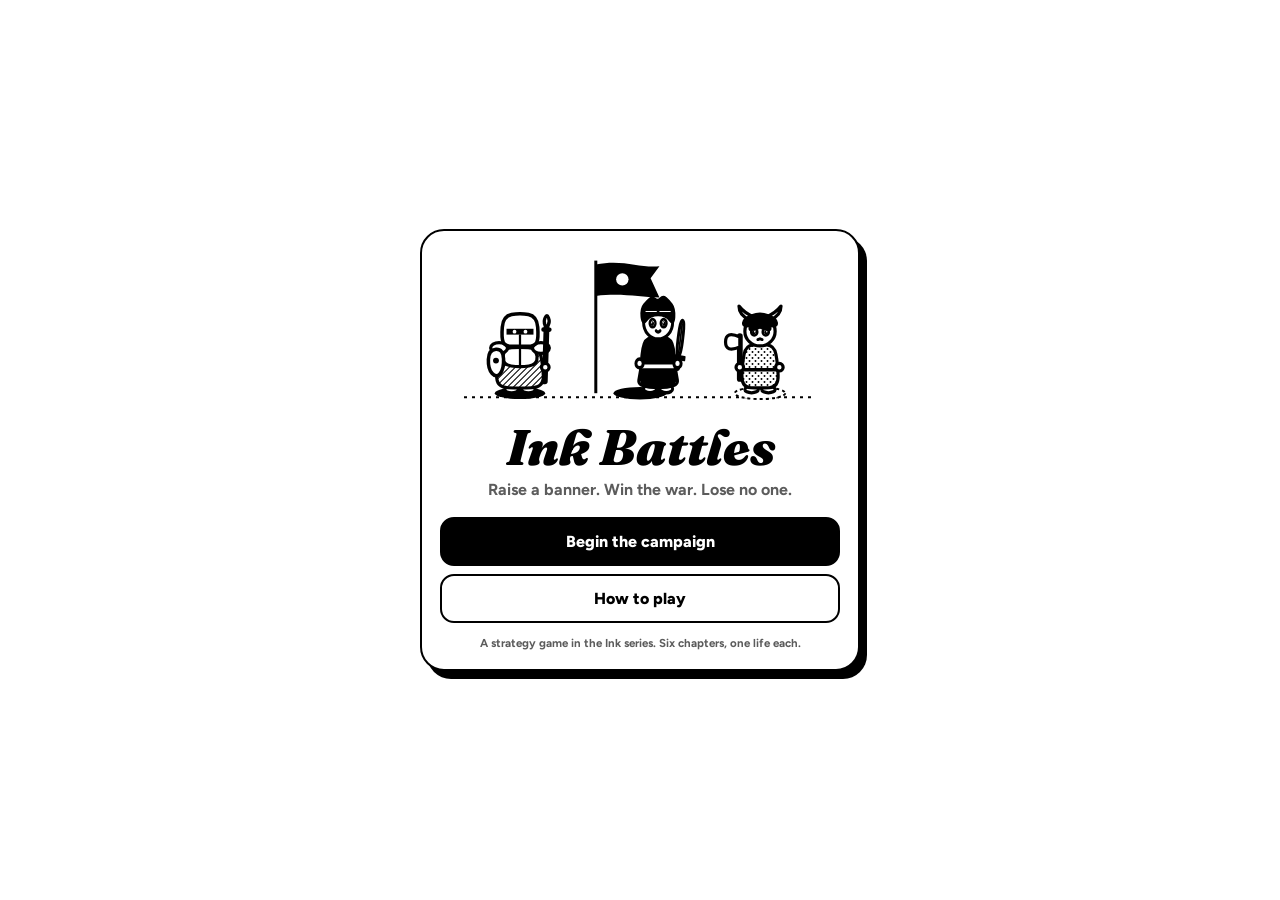
==== commit 494bf23a: "Scroll the map on short screens instead of shrinking it When fitting all 11 rows would make squares " ====
--- a/index.html
+++ b/index.html
@@ -829,22 +829,45 @@
   if(SAFEB===null){ const p=document.createElement('div'); p.style.cssText='position:fixed;visibility:hidden;padding-bottom:env(safe-area-inset-bottom,0px)'; document.body.appendChild(p); SAFEB=parseFloat(getComputedStyle(p).paddingBottom)||0; p.remove(); }
   return (parseFloat(getComputedStyle(document.documentElement).getPropertyValue('--dockH'))||170)+SAFEB;
 }
+// the camera: when the whole map would be too small to play, it scrolls up and down instead
+const CAM={v:0,t:0,max:0,on:false,ah:0,top:0,bot:0,drag:false};
 function layout(){
   if(!B) return;
   let top=$('top').hidden?0:$('top').getBoundingClientRect().bottom;
   if(!$('tip').hidden) top=Math.max(top,$('tip').getBoundingClientRect().bottom+4);
   const dockOn=!$('dock').hidden, base=dockOn?dockBase():0;
   const ah=VH-top-base-14;
-  // edge to edge on a phone; a framed board only when the screen is wider than the map
-  const c=Math.max(24,Math.floor(Math.min(VW/B.w,ah/B.h)));
+  // fit the whole map when the squares stay big enough to tap; otherwise fill the width and scroll
+  const fit=Math.floor(Math.min(VW/B.w,ah/B.h)), wide=Math.floor(Math.min(VW/B.w,64));
+  const scroll=fit<44&&wide>fit, c=Math.max(24,scroll?wide:fit);
   const full=c*B.w>=VW-12;
-  const y=full?Math.round(top+10):Math.round(top+10+(ah-c*B.h)/2);
-  if(dockOn){ const h=full?Math.max(base,VH-(y+c*B.h)-2):base; const d=$('dock'); if(Math.abs((parseFloat(d.style.height)||0)-h)>.5) d.style.height=h+'px'; }
+  CAM.on=scroll; CAM.ah=ah; CAM.top=top; CAM.bot=VH-base; CAM.max=scroll?c*B.h-ah:0;
+  CAM.t=clamp(CAM.t,0,CAM.max); CAM.v=clamp(CAM.v,0,CAM.max);
+  if(!CAM.drag){ CAM.v+=(CAM.t-CAM.v)*.16; if(Math.abs(CAM.t-CAM.v)<.5) CAM.v=CAM.t; }
+  const y=scroll?Math.round(top+10-CAM.v):full?Math.round(top+10):Math.round(top+10+(ah-c*B.h)/2);
+  if(dockOn){ const h=full&&!scroll?Math.max(base,VH-(y+c*B.h)-2):base; const d=$('dock'); if(Math.abs((parseFloat(d.style.height)||0)-h)>.5) d.style.height=h+'px'; }
   const want={c,x:Math.round((VW-c*B.w)/2)-(full?0:3),y,full};
   if(!BOX.set){ BOX=Object.assign(want,{set:1}); return; }
   BOX.full=full;
-  // glide to the new size so the board never jumps under a finger
-  ['c','x','y'].forEach(k=>{ BOX[k]+=(want[k]-BOX[k])*.2; if(Math.abs(want[k]-BOX[k])<.5) BOX[k]=want[k]; });
+  // glide to the new size so the board never jumps under a finger; scrolling is already smoothed
+  ['c','x'].forEach(k=>{ BOX[k]+=(want[k]-BOX[k])*.2; if(Math.abs(want[k]-BOX[k])<.5) BOX[k]=want[k]; });
+  if(scroll) BOX.y=want.y; else { BOX.y+=(want.y-BOX.y)*.2; if(Math.abs(want.y-BOX.y)<.5) BOX.y=want.y; }
+}
+// bring a square into view if it sits near the edge of what's showing
+function focus(x,y,always){
+  if(!CAM.on) return;
+  const c=BOX.c, top=y*c, cur=CAM.t;
+  if(!always&&top>=cur+c*.6&&top+c<=cur+CAM.ah-c*.6) return;
+  CAM.t=clamp(top+c/2-CAM.ah/2,0,CAM.max);
+}
+// small ink chevrons that say there is more map above or below
+function scrollCues(t){
+  if(!CAM.on) return;
+  const g=ctx, cx=VW/2, b=Math.sin(t*3)*2;
+  const cue=(y,up)=>{ rr(g,cx-22,y-11,44,22,11); g.fillStyle='#fff'; g.fill(); g.lineWidth=2; g.strokeStyle='#000'; g.stroke();
+    g.beginPath(); const d=up?-1:1; g.moveTo(cx-7,y-3*d+b*d); g.lineTo(cx,y+4*d+b*d); g.lineTo(cx+7,y-3*d+b*d); g.lineWidth=2.6; g.lineCap='round'; g.lineJoin='round'; g.stroke(); };
+  if(CAM.v>4) cue(CAM.top+22,true);
+  if(CAM.v<CAM.max-4) cue(CAM.bot-22,false);
 }
 const cellX=x=>BOX.x+(x+.5)*BOX.c, cellY=y=>BOX.y+(y+.5)*BOX.c;
 
@@ -1014,6 +1037,7 @@
     else if(UI.info&&UI.mode==='idle') brackets(UI.info.x,UI.info.y,t);
     B.units.slice().sort((a,b)=>(a.vy===undefined?a.y:a.vy)-(b.vy===undefined?b.y:b.vy)).forEach(u=>drawOne(u,t));
     drawFX(t,dt);
+    scrollCues(t);
     if(FX.flash>0){ FX.flash=Math.max(0,FX.flash-dt*4); ctx.setTransform(DPR,0,0,DPR,0,0); ctx.globalAlpha=FX.flash*.8; ctx.fillStyle='#fff'; ctx.fillRect(0,0,VW,VH); ctx.globalAlpha=1; }
   }
   LIVE.forEach(f=>f(t,dt));
@@ -1163,15 +1187,27 @@
 
 /* ---------- taps on the map ---------- */
 let down=null;
-cv.addEventListener('pointerdown',e=>{ down={x:e.clientX,y:e.clientY}; audioInit(); });
+cv.addEventListener('pointerdown',e=>{ down={x:e.clientX,y:e.clientY,cam:CAM.v}; CAM.drag=false; try{ cv.setPointerCapture(e.pointerId); }catch(err){} audioInit(); });
+cv.addEventListener('pointermove',e=>{
+  if(!down||!CAM.on) return;
+  const dy=e.clientY-down.y;
+  if(!CAM.drag&&Math.abs(dy)>10) CAM.drag=true;
+  if(CAM.drag){ CAM.v=clamp(down.cam-dy,0,CAM.max); CAM.t=CAM.v; }
+});
+const endDrag=()=>{ CAM.drag=false; down=null; };
+cv.addEventListener('pointercancel',endDrag);
+cv.addEventListener('wheel',e=>{ if(!B||!CAM.on) return; e.preventDefault(); CAM.t=clamp(CAM.t+e.deltaY,0,CAM.max); },{passive:false});
 cv.addEventListener('pointerup',e=>{
+  if(CAM.drag){ endDrag(); return; }
   if(!down||Math.hypot(e.clientX-down.x,e.clientY-down.y)>14) return; down=null;
   if(!B||!$('card').hidden||UI.mode==='off'||UI.mode==='busy'||UI.mode==='enemy') return;
+  if(CAM.on&&(e.clientY<CAM.top||e.clientY>CAM.bot)) return;
   const x=Math.floor((e.clientX-BOX.x)/BOX.c), y=Math.floor((e.clientY-BOX.y)/BOX.c);
   if(!inb(B,x,y)) return; tapCell(x,y);
 });
 function select(u){
   tipAway();
+  focus(u.x,u.y);
   UI.mode='select'; UI.sel=u; UI.info=null; UI.danger=null; UI.R=reach(B,u); UI.from={x:u.x,y:u.y};
   const hits=new Set(), rg=wOf(u).rng, ends=new Set(UI.R.ends.map(e=>key(e.x,e.y)));
   UI.R.ends.forEach(e=>{ for(let dy=-rg[1];dy<=rg[1];dy++) for(let dx=-rg[1];dx<=rg[1];dx++){ const d=Math.abs(dx)+Math.abs(dy), X=e.x+dx, Y=e.y+dy; if(d<rg[0]||d>rg[1]||!inb(B,X,Y)) continue; if(!ends.has(key(X,Y))) hits.add(key(X,Y)); } });
@@ -1356,13 +1392,15 @@
   paintDock(`<p class="hintline" style="margin:auto 0">The enemy is moving…</p>`,'');
   callout('Enemy phase'); sfx('foeturn'); await wait(1000);
   const fresh=dueReinf(B);
-  if(fresh.length){ fresh.forEach(u=>{ u.vx=u.x; u.vy=u.y; u.seed=Math.random()*10; u.appear=0; tween(500,k=>u.appear=k).then(()=>u.appear=undefined); splat(u,8); }); callout('Reinforcements'); sfx('foeturn'); dirty(); await wait(1100); }
+  if(fresh.length){ focus(fresh[0].x,fresh[0].y,true); fresh.forEach(u=>{ u.vx=u.x; u.vy=u.y; u.seed=Math.random()*10; u.appear=0; tween(500,k=>u.appear=k).then(()=>u.appear=undefined); splat(u,8); }); callout('Reinforcements'); sfx('foeturn'); dirty(); await wait(1100); }
   await mend('enemy');
   const order=alive(B,'enemy').filter(u=>!u.fresh).sort((a,b)=>(wOf(a).kind==='staff')-(wOf(b).kind==='staff')||b.y-a.y);
   for(const r of order){
     if(r.hp<=0||r.team!=='enemy') continue;
     const p=plan(B,r);
+    if(p.path.length>1||p.target){ const was=CAM.t; focus(r.x,r.y); if(CAM.on&&Math.abs(CAM.t-was)>4) await wait(320); }
     if(p.path.length>1){ await walk(r,p.path); r.x=p.x; r.y=p.y; }
+    if(p.target){ const was=CAM.t; focus(p.target.x,p.target.y); if(CAM.on&&Math.abs(CAM.t-was)>4) await wait(260); }
     if(p.heal&&p.target.hp>0){ await wait(100); await doHeal(r,p.target); }
     else if(p.raze&&tAt(B,r.x,r.y)==='v'){ B.map[r.y][r.x]='x'; delete B.villages[key(r.x,r.y)]; B.razed++; splat(r,16); sfx('raze'); floatText(r,'Burned',BOX.c*.42); await wait(700); }
     else if(p.target&&p.target.hp>0){ await wait(120); await fight(r,p.target); if(await checkEnd()) return; }
@@ -1371,6 +1409,7 @@
   B.units.forEach(u=>u.fresh=false);
   if(CH.goal.kind==='survive'&&B.turn>=CH.goal.turns){ UI.mode='off'; await wait(300); return endBattle('win'); }
   B.turn++; B.phase='player'; alive(B,'ally').forEach(u=>u.acted=false); dirty(); hud();
+  { const w=alive(B,'ally').find(u=>u.charId==='wren'); if(w) focus(w.x,w.y,true); }
   UI.mode='busy'; await mend('ally');
   UI.mode='idle';
   callout('Player phase',CH.goal.kind==='survive'?`${CH.goal.turns-B.turn+1} turn${CH.goal.turns-B.turn+1===1?'':'s'} to hold`:''); sfx('turn'); dockIdle();
@@ -1392,6 +1431,7 @@
 const HOW=`<div class="how"><p>Tap one of your units, then a square to move it. Then Attack, Heal, Talk, Visit or Wait.</p>
   <p>Swords beat axes, axes beat lances, lances beat swords. The winner gets +1 damage and +15 hit. Units wear their weapon: solid ink for swords, hatching for lances, dots for axes.</p>
   <p>Four more speed than your foe and you strike twice. Bows can’t hit up close but tear through fliers. Forests, hills and forts make you harder to hit.</p>
+  <p>On a short screen, drag the map up and down to see all of it.</p>
   <p>Tap an enemy to see where it can reach, or tap Danger to see everyone’s. If Wren falls, the battle is lost. On Classic, anyone else who falls is gone for good.</p></div>`;
 
 /* ---------- title ---------- */
@@ -1498,7 +1538,7 @@
 
 /* ---------- a battle ---------- */
 function startBattle(i,ids){
-  CH=CHAPTERS[i]; BOX.set=0;
+  CH=CHAPTERS[i]; BOX.set=0; CAM.v=CAM.t=1e6;
   // fight with a copy of the band so a loss or a retreat changes nothing
   ROSTER=JSON.parse(JSON.stringify(G.roster));
   B=makeBattle(CH,ROSTER,ids); B.chIndex=i; B.fallen=[]; B.recruits=[]; B.levels=[]; B.gifts=[]; B.razed=0;
